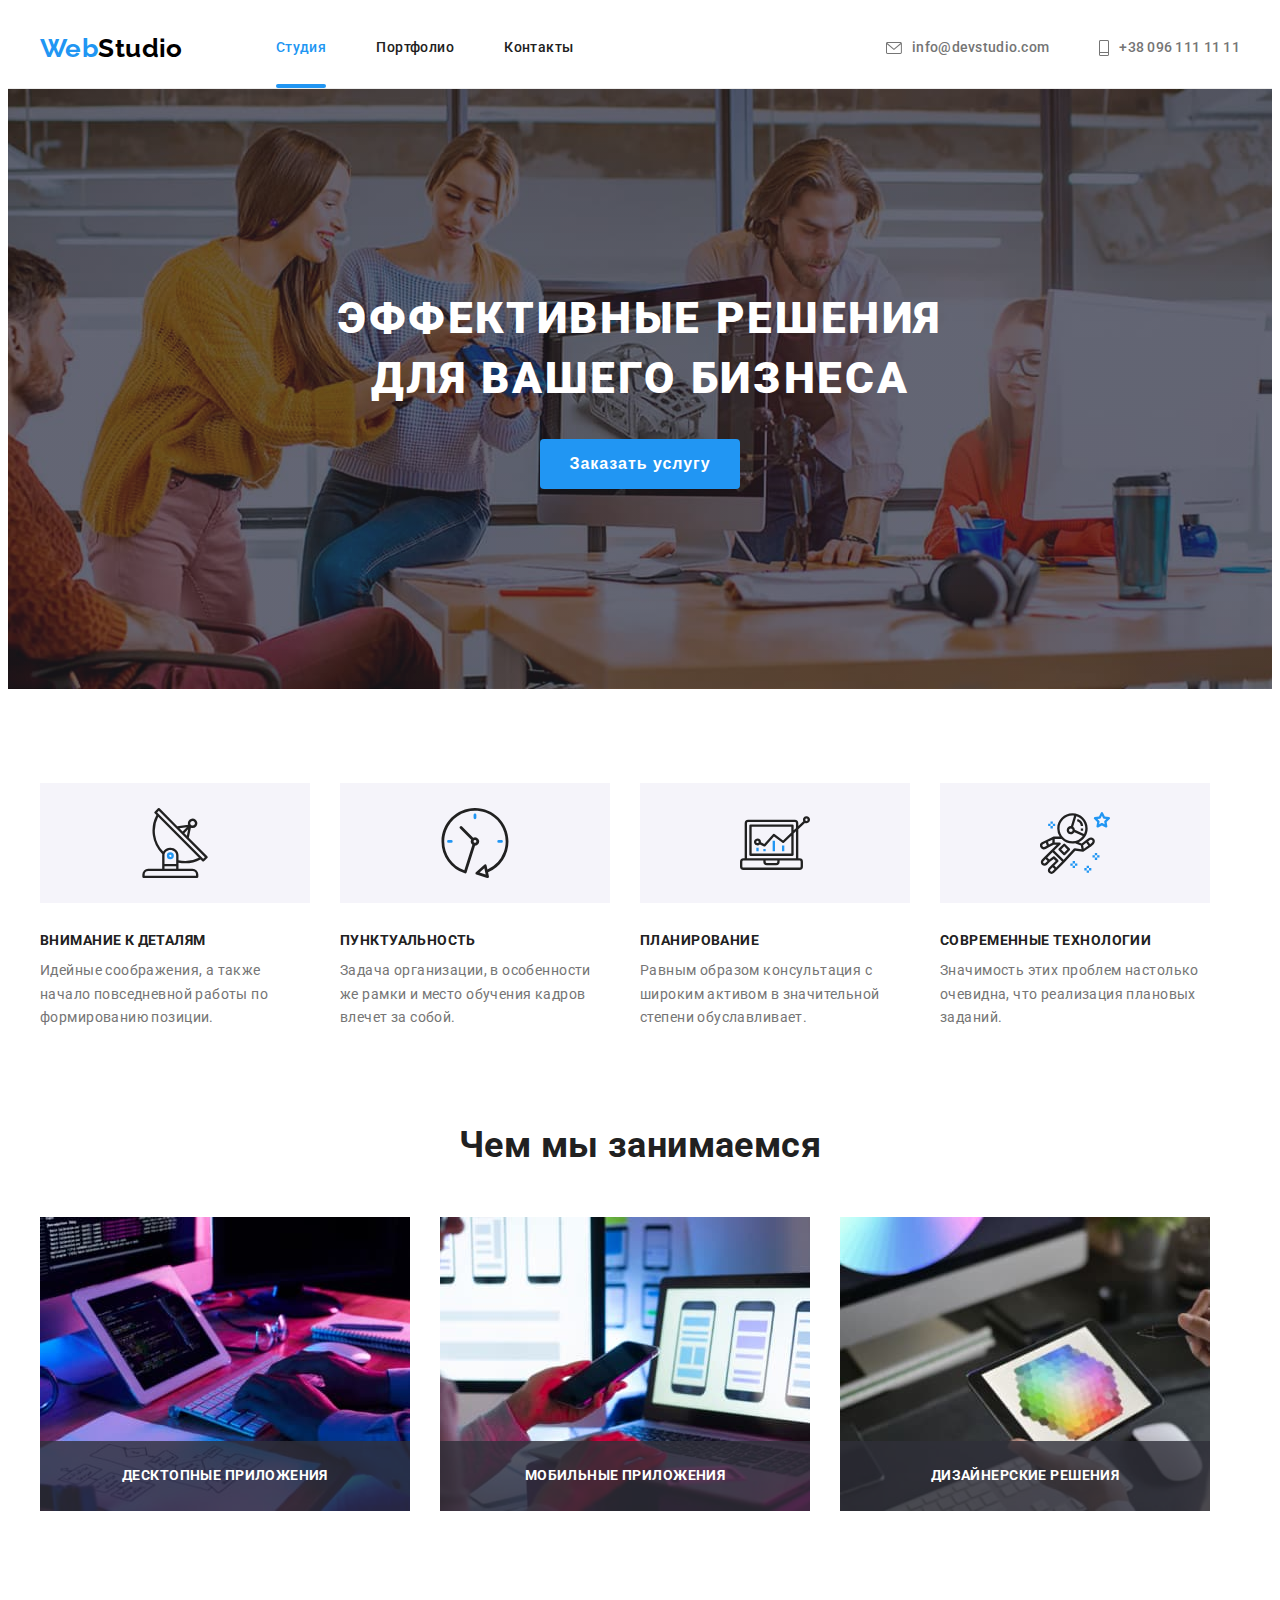
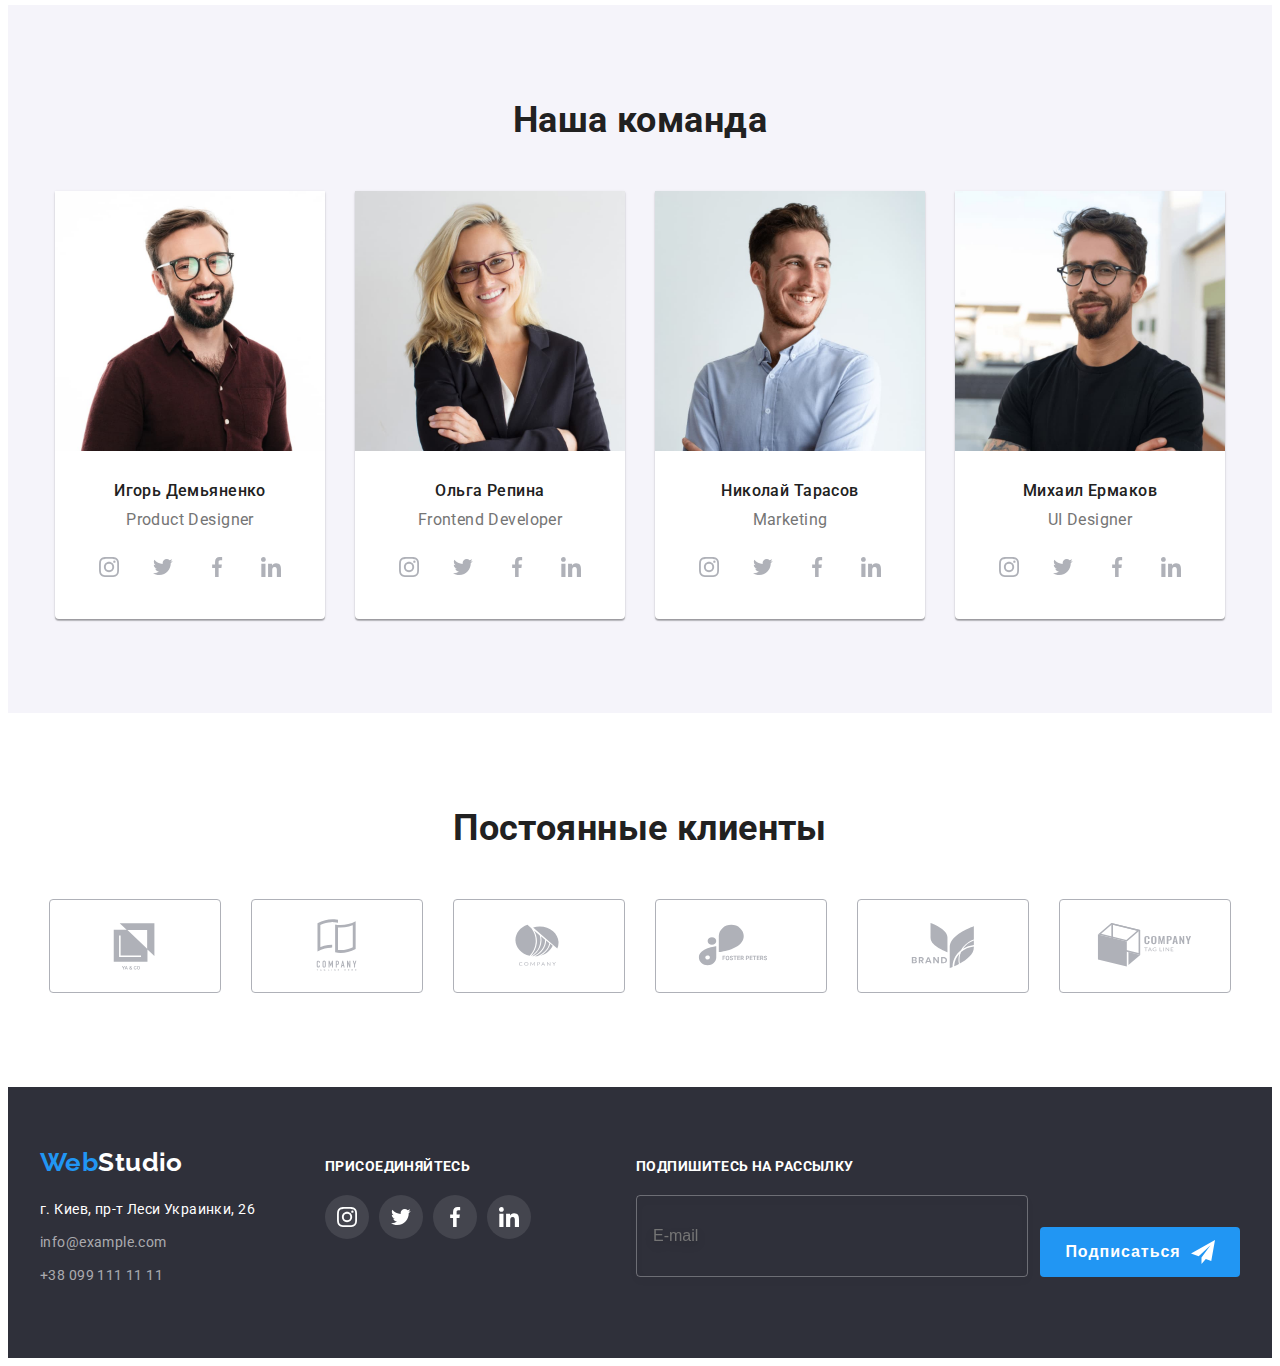
==== index.html @ b2d22891 "studio BEM" ====
<!DOCTYPE html>
<html lang="ru">
  <head>
    <meta charset="UTF-8" />
    <meta http-equiv="X-UA-Compatible" content="IE=edge" />
    <meta name="viewport" content="width=device-width, initial-scale=1.0" />
    <title>Студия</title>
    <link
      rel="stylesheet"
      href="https://cdnjs.cloudflare.com/ajax/libs/modern-normalize/1.1.0/modern-normalize.min.css"
      integrity="sha512-wpPYUAdjBVSE4KJnH1VR1HeZfpl1ub8YT/NKx4PuQ5NmX2tKuGu6U/JRp5y+Y8XG2tV+wKQpNHVUX03MfMFn9Q=="
      crossorigin="anonymous"
      referrerpolicy="no-referrer"
    />
    <link rel="preconnect" href="https://fonts.googleapis.com" />
    <link rel="preconnect" href="https://fonts.gstatic.com" crossorigin />
    <link
      href="https://fonts.googleapis.com/css2?family=Raleway:wght@700&family=Roboto:wght@400;500;700;900&display=swap"
      rel="stylesheet"
    />
    <link rel="stylesheet" href="./css/styles.css" />
  </head>

  <body>
    <!--Шапка-->
    <header class="header">
      <div class="header__container container">
        <nav class="nav">
          <a class="logo link" href="./index.html" lang="en">
            Web<span class="logo__txt--black">Studio</span>
          </a>
          <ul class="pages list">
            <li><a class="pages__link link pages__link--curent" href="./index.html">Студия</a></li>
            <li><a class="pages__link link" href="./portfolio.html">Портфолио</a></li>
            <li><a class="pages__link link" href="">Контакты</a></li>
          </ul>
        </nav>
        <ul class="info list">
          <li class="contact">
            <a class="contact__link link" href="mailto:info@devstudio.com">
              <svg class="contact__icon" width="16px" height="12px">
                <use href="./images/symbol-defs.svg#icon-envelope"></use></svg
              >info@devstudio.com</a
            >
          </li>
          <li class="contact">
            <a class="contact__link link" href="tel:+380961111111">
              <svg class="contact__icon" width="10px" height="16px">
                <use href="./images/symbol-defs.svg#icon-vector"></use></svg
              >+38 096 111 11 11</a
            >
          </li>
        </ul>
      </div>
    </header>
    <main>
      <!--Заголовок-->
      <section class="hero">
        <div class="hero__container container">
          <div class="slogan">
            <h1 class="slogan__title">Эффективные решения для вашего бизнеса</h1>
            <button data-modal-open class="button" type="button">Заказать услугу</button>
          </div>

          <div data-modal class="backdrop backdrop--is-hidden">
            <div class="modal">
              <button data-modal-close class="modal__close" type="button">
                <svg class="" width="11px" height="11px">
                  <use href="./images/symbol-defs.svg#icon-close"></use>
                </svg>
              </button>
              <strong class="modal__txt">Оставьте свои данные, мы вам перезвоним</strong>
              <form class="modal__form">
                <label class="data"
                  >Имя
                  <span class="input">
                    <svg class="input__icon" width="18px" height="18px">
                      <use href="./images/symbol-defs.svg#icon-person"></use>
                    </svg>
                    <input class="input__area" type="text" name="name" />
                  </span>
                </label>

                <label class="data"
                  >Телефон
                  <span class="input">
                    <svg class="input__icon" width="18px" height="18px">
                      <use href="./images/symbol-defs.svg#icon-phone"></use>
                    </svg>
                    <input class="input__area" type="tel" name="tel" />
                  </span>
                </label>

                <label class="data"
                  >Почта
                  <span class="input">
                    <svg class="input__icon" width="18px" height="18px">
                      <use href="./images/symbol-defs.svg#icon-email"></use>
                    </svg>
                    <input class="input__area" type="email" name="mail" />
                  </span>
                </label>

                <label
                  >Комментарий
                  <textarea class="textaria" name="comment" placeholder="Введите текст"></textarea>
                </label>

                <div class="policy">
                  <input class="policy__hidden" type="checkbox" name="policy" id="policy" />
                  <span class="policy__icon"></span>
                  <label class="policy__txt" for="policy">
                    Соглашаюсь с рассылкой и принимаю
                    <a class="policy__link" href="">Условия договора</a>
                  </label>
                </div>

                <button class="button button--shadow" type="submit">Отправить</button>
              </form>
            </div>
          </div>
        </div>
      </section>
      <!--Особенности-->
      <section class="characteristic section">
        <div class="container">
          <h2 class="hidden">Особенности</h2>
          <ul class="characteristic__list list">
            <li class="benefits">
              <div class="benefits__icon">
                <svg class="" width="70" height="70">
                  <use href="./images/symbol-defs.svg#icon-antenna"></use>
                </svg>
              </div>

              <h3 class="benefits__title">Внимание к деталям</h3>
              <p>
                Идейные соображения, а также начало повседневной работы по формированию позиции.
              </p>
            </li>
            <li class="benefits">
              <div class="benefits__icon">
                <svg class="" width="70" height="70">
                  <use href="./images/symbol-defs.svg#icon-clock"></use>
                </svg>
              </div>

              <h3 class="benefits__title">Пунктуальность</h3>
              <p>
                Задача организации, в особенности же рамки и место обучения кадров влечет за собой.
              </p>
            </li>
            <li class="benefits">
              <div class="benefits__icon">
                <svg class="" width="70" height="70">
                  <use href="./images/symbol-defs.svg#icon-diagram"></use>
                </svg>
              </div>
              <h3 class="benefits__title">Планирование</h3>
              <p>
                Равным образом консультация с широким активом в значительной степени обуславливает.
              </p>
            </li>
            <li class="benefits">
              <div class="benefits__icon">
                <svg class="" width="70" height="70">
                  <use href="./images/symbol-defs.svg#icon-astronaut"></use>
                </svg>
              </div>
              <h3 class="benefits__title">Современные технологии</h3>
              <p>Значимость этих проблем настолько очевидна, что реализация плановых заданий.</p>
            </li>
          </ul>
        </div>
      </section>
      <!--Что делают-->
      <section class="work section">
        <div class="container">
          <h2 class="section__title">Чем мы занимаемся</h2>
          <ul class="thing list">
            <li class="thing__item">
              <img src="./images/box_1.jpg" alt="Поиск решения" width="370" />
              <p class="thing__item--desc">Десктопные приложения</p>
            </li>
            <li class="thing__item">
              <img src="./images/box_2.jpg" alt="Планирование" width="370" />
              <p class="thing__item--desc">Мобильные приложения</p>
            </li>
            <li class="thing__item">
              <img src="./images/box_3.jpg" alt="Реализация проекта" width="370" />
              <p class="thing__item--desc">Дизайнерские решения</p>
            </li>
          </ul>
        </div>
      </section>
      <!--Команда-->
      <section class="team section">
        <div class="container">
          <h2 class="section__title">Наша команда</h2>
          <ul class="team__list list">
            <li class="person">
              <img src="./images/img.jpg" alt="Фото Игоря Демьяненко" width="270" />
              <h3 class="person__name">Игорь Демьяненко</h3>
              <p class="person__position" lang="en">Product Designer</p>
              <ul class="massenger list">
                <li class="social">
                  <a class="social__item social__item--white link" aria-label="инстаграм" href="">
                    <svg class="" width="20px" height="20px">
                      <use href="./images/symbol-defs.svg#icon-instagram"></use></svg
                  ></a>
                </li>
                <li class="social">
                  <a class="social__item social__item--white link" aria-label="твиттер" href="">
                    <svg class="" width="20px" height="20px">
                      <use href="./images/symbol-defs.svg#icon-twitter"></use></svg
                  ></a>
                </li>
                <li class="social">
                  <a class="social__item social__item--white link" aria-label="фейсбук" href="">
                    <svg class="" width="20px" height="20px">
                      <use href="./images/symbol-defs.svg#icon-facebook"></use></svg
                  ></a>
                </li>
                <li class="social">
                  <a class="social__item social__item--white link" aria-label="линкедин" href="">
                    <svg class="" width="20px" height="20px">
                      <use href="./images/symbol-defs.svg#icon-linkedin"></use></svg
                  ></a>
                </li>
              </ul>
            </li>

            <li class="person">
              <img src="./images/img-1.jpg" alt="Фото Ольги Репиной" width="270" />
              <h3 class="person__name">Ольга Репина</h3>
              <p class="person__position" lang="en">Frontend Developer</p>
              <ul class="massenger list">
                <li class="social">
                  <a class="social__item social__item--white link" aria-label="инстаграм" href="">
                    <svg class="" width="20px" height="20px">
                      <use href="./images/symbol-defs.svg#icon-instagram"></use></svg
                  ></a>
                </li>
                <li class="social">
                  <a class="social__item social__item--white link" aria-label="твиттер" href="">
                    <svg class="" width="20px" height="20px">
                      <use href="./images/symbol-defs.svg#icon-twitter"></use></svg
                  ></a>
                </li>
                <li class="social">
                  <a class="social__item social__item--white link" aria-label="фейсбук" href="">
                    <svg class="" width="20px" height="20px">
                      <use href="./images/symbol-defs.svg#icon-facebook"></use></svg
                  ></a>
                </li>
                <li class="social">
                  <a class="social__item social__item--white link" aria-label="линкедин" href="">
                    <svg class="" width="20px" height="20px">
                      <use href="./images/symbol-defs.svg#icon-linkedin"></use></svg
                  ></a>
                </li>
              </ul>
            </li>

            <li class="person">
              <img src="./images/img-2.jpg" alt="Фото Николая Тарасова" width="270" />
              <h3 class="person__name">Николай Тарасов</h3>
              <p class="person__position" lang="en">Marketing</p>
              <ul class="massenger list">
                <li class="social">
                  <a class="social__item social__item--white link" aria-label="инстаграм" href="">
                    <svg class="" width="20px" height="20px">
                      <use href="./images/symbol-defs.svg#icon-instagram"></use></svg
                  ></a>
                </li>
                <li class="social">
                  <a class="social__item social__item--white link" aria-label="твиттер" href="">
                    <svg class="" width="20px" height="20px">
                      <use href="./images/symbol-defs.svg#icon-twitter"></use></svg
                  ></a>
                </li>
                <li class="social">
                  <a class="social__item social__item--white link" aria-label="фейсбук" href="">
                    <svg class="" width="20px" height="20px">
                      <use href="./images/symbol-defs.svg#icon-facebook"></use></svg
                  ></a>
                </li>
                <li class="social">
                  <a class="social__item social__item--white link" aria-label="линкедин" href="">
                    <svg class="" width="20px" height="20px">
                      <use href="./images/symbol-defs.svg#icon-linkedin"></use></svg
                  ></a>
                </li>
              </ul>
            </li>

            <li class="person">
              <img src="./images/img-3.jpg" alt="Фото Михаила Ермакова" width="270" />
              <h3 class="person__name">Михаил Ермаков</h3>
              <p class="person__position" lang="en">UI Designer</p>
              <ul class="massenger list">
                <li class="social">
                  <a class="social__item social__item--white link" aria-label="инстаграм" href="">
                    <svg class="" width="20px" height="20px">
                      <use href="./images/symbol-defs.svg#icon-instagram"></use></svg
                  ></a>
                </li>
                <li class="social">
                  <a class="social__item social__item--white link" aria-label="твиттер" href="">
                    <svg class="" width="20px" height="20px">
                      <use href="./images/symbol-defs.svg#icon-twitter"></use></svg
                  ></a>
                </li>
                <li class="social">
                  <a class="social__item social__item--white link" aria-label="фейсбук" href="">
                    <svg class="" width="20px" height="20px">
                      <use href="./images/symbol-defs.svg#icon-facebook"></use></svg
                  ></a>
                </li>
                <li class="social">
                  <a class="social__item social__item--white link" aria-label="линкедин" href="">
                    <svg class="" width="20px" height="20px">
                      <use href="./images/symbol-defs.svg#icon-linkedin"></use></svg
                  ></a>
                </li>
              </ul>
            </li>
          </ul>
        </div>
      </section>
      <!--Постоянные клиенты-->
      <section class="klients section">
        <div class="container">
          <h2 class="section__title">Постоянные клиенты</h2>
          <ul class="klients__list list">
            <li class="label">
              <a class="label__icon link" aria-label="" href="">
                <svg class="" width="106px" height="60px">
                  <use href="./images/symbol-defs.svg#icon-logo"></use></svg
              ></a>
            </li>
            <li class="label">
              <a class="label__icon link" aria-label="" href="">
                <svg class="" width="106px" height="60px">
                  <use href="./images/symbol-defs.svg#icon-logo-1"></use></svg
              ></a>
            </li>
            <li class="label">
              <a class="label__icon link" aria-label="" href="">
                <svg class="" width="106px" height="60px">
                  <use href="./images/symbol-defs.svg#icon-logo-2"></use></svg
              ></a>
            </li>
            <li class="label">
              <a class="label__icon link" aria-label="" href="">
                <svg class="" width="106px" height="60px">
                  <use href="./images/symbol-defs.svg#icon-logo-3"></use></svg
              ></a>
            </li>
            <li class="label">
              <a class="label__icon link" aria-label="" href="">
                <svg class="" width="106px" height="60px">
                  <use href="./images/symbol-defs.svg#icon-logo-4"></use></svg
              ></a>
            </li>
            <li class="label">
              <a class="label__icon link" aria-label="" href="">
                <svg class="" width="106px" height="60px">
                  <use href="./images/symbol-defs.svg#icon-logo-5"></use></svg
              ></a>
            </li>
          </ul>
        </div>
      </section>
    </main>
    <!--Подвал-->
    <footer class="footer">
      <div class="footer__container container">
        <div class="data">
          <a class="logo link" href="./index.html" lang="en">
            Web<span class="logo__txt--white">Studio</span>
          </a>
          <address>
            <ul class="connection list">
              <li class="communication">
                <a class="communication__address link" href=""> г. Киев, пр-т Леси Украинки, 26</a>
              </li>
              <li class="communication">
                <a class="communication__contact link" href="mailto:info@example.com"
                  >info@example.com</a
                >
              </li>
              <li class="communication">
                <a class="communication__contact link" href="tel:+380991111111"
                  >+38 099 111 11 11</a
                >
              </li>
            </ul>
          </address>
        </div>
        <div class="join">
          <p class="footer__title">Присоединяйтесь</p>
          <ul class="massenger list">
            <li class="social">
              <a class="social__item social__item--grey link" aria-label="инстаграм" href="">
                <svg class="" width="20px" height="20px">
                  <use href="./images/symbol-defs.svg#icon-instagram"></use></svg
              ></a>
            </li>
            <li class="social">
              <a class="social__item social__item--grey link" aria-label="твиттер" href="">
                <svg class="" width="20px" height="20px">
                  <use href="./images/symbol-defs.svg#icon-twitter"></use></svg
              ></a>
            </li>
            <li class="social">
              <a class="social__item social__item--grey link" aria-label="фейсбук" href="">
                <svg class="" width="20px" height="20px">
                  <use href="./images/symbol-defs.svg#icon-facebook"></use></svg
              ></a>
            </li>
            <li class="social">
              <a class="social__item social__item--grey link" aria-label="линкедин" href="">
                <svg class="" width="20px" height="20px">
                  <use href="./images/symbol-defs.svg#icon-linkedin"></use></svg
              ></a>
            </li>
          </ul>
        </div>
        <form class="email">
          <div class="email__col">
            <label class="footer__title" for="email"> Подпишитесь на рассылку</label>
            <input
              class="email__input"
              placeholder="E-mail"
              type="email"
              id="email"
              name="email"
              required
            />
          </div>

          <button class="button button--img" type="submit">Подписаться</button>
        </form>
      </div>
    </footer>
    <script src="./js/modal.js"></script>
  </body>
</html>
---- css/styles.css ----
:root {
    --accent-color: #2196F3;
    --black:#000000;
    --white:#FFFFFF;
    --header-and-item: #212121;
    --adress-footer: #FFFFFF99;
    --black-fon: #2F303A;
    --gray-fon: #F5F4FA;
    --main: #757575;
    --hero-button: #188ce8;
    --border-header:#ECECEC;
    --border-cards:#EEEEEE;
    --shadow:rgba(0, 0, 0, 0.25);
    --bg-hero:#C4C4C4;
    --grad: rgba(47, 48, 58, 0.4);
    --massanger: #afb1b8;
    --backdrop:rgba(0, 0, 0, 0.2);
    --email: rgba(255, 255, 255, 0.6);
}

body {
font-family: Roboto, sans-serif ;
color: var(--main);
background-color: var(--white);
font-weight: 400;
font-size: 14px;
line-height: 1.71;
letter-spacing: 0.03em;
}

.container {
    width: 1200px;
    padding: 0 15px;
    margin-left: auto;
    margin-right: auto;
}

.section{
    padding: 94px 0;
}

h1, h2, h3, h4, p, li, ul, a {
    margin: 0;
    padding: 0;
}

img {
    display: block;
    max-width: 100%;
    height: auto;
}

.list {
    list-style-type: none;
}

.link {
    text-decoration: none;
    color: currentColor;

    transition: color 250ms cubic-bezier(0.4, 0, 0.2, 1);
}

/*Шапка*/
.header__container,
.nav,
.pages,
.contacts .list,
.contact__link {
    display: flex;
    align-items: center;
}

.header {
    border-bottom: 1px solid var(--border-header);
}

.header__container{
height: 80px;
}


.logo {
    display: block;
    font-family: Raleway, sans-serif;
    font-weight:700;
    font-size: 26px;
    line-height: 1.19;    
    color: var(--accent-color);
 }

.logo__txt--black {
    color: var(--black);
}

.pages {
    margin-left: 93px;
}

.pages__link{
    font-weight:500;
    font-size:14px;
    line-height: 0.88;
    color: var(--header-and-item);
    padding: 32px 0;
}

.info {
    display: flex;
    margin-left: auto;
}

.contact__link {
    font-weight:500;
    font-size:14px;
    line-height:1.14;
    letter-spacing: 0.02em;
    color: var(--main);
    padding: 20px 0;
}


.pages li:not(:last-child),
.contacts li:not(:last-child),
.contact:not(:last-child) {
    margin-right: 50px;
}

.contact__icon{
    fill:currentColor;
    margin-right: 10px;
}

.link:hover,
.link:focus,
.link:active{
    color: var(--accent-color);
}


.pages__link--curent {
    color: var(--accent-color) ;
    position: relative;
}

.pages__link--curent::after{
    content: '';
    height: 4px;
    background:var(--accent-color);
    border-radius: 2px;
    top: 100%;
    left: 0;
    width: 100%;
    position: absolute;
    transform: translate(0, -3px);
}

/*Студия*/

/*Герой*/

.hero {
    background-color: var(--black-fon);
    line-height: 1.36;
    letter-spacing: 0.06em;
    background-color: var(--bg-hero);
    background-image: linear-gradient(var(--grad),var(--grad) ), url(../images/hero.jpg);
    background-repeat: no-repeat;
    background-position: center;
    max-width: 1600px;
    margin: 0 auto;
}

.hero__container {
    padding: 200px 0;
}

.slogan {
    text-align: center;
}

.slogan__title {
    margin: auto;
    margin-bottom: 30px;
    font-weight: 900;
    font-size: 44px;
    width: 696px;
    color: var(--white);
    letter-spacing: 0.06em;
    line-height: 1.36;
    text-transform: uppercase;
}

.button {
    display: flex;
    align-items: center;
    justify-content: center;
    margin-left: auto;
    margin-right: auto;

    transition: background-color 250ms cubic-bezier(0.4, 0, 0.2, 1);

    width: 200px;
    height: 50px;
    padding: 0;
    border: 2px transparent;
    border-radius: 4px;

    text-align: center; 
    color: var(--white);
    background-color: var(--accent-color);
    font-weight: 700;
    font-size: 16px;
    line-height: 1.88;
    letter-spacing: 0.06em;
    cursor: pointer;
}

.button:active,
.button:hover,
.button:focus {
    background-color: var(--hero-button);
}

/* Модалка */

.backdrop {
    z-index: 100;
    position: fixed;
    top: 0;
    left: 0;
    width: 100%;
    height: 100%;
    background-color: var(--backdrop);

    opacity: 1;
    visibility: visible;
    transition: opacity 250ms cubic-bezier(0.4, 0, 0.2, 1),
    visibility 250ms cubic-bezier(0.4, 0, 0.2, 1),
    transform 250ms cubic-bezier(0.4, 0, 0.2, 1);
}

.backdrop--is-hidden {
    transform: rotateZ(0.5turn);
    visibility: hidden;
    opacity: 0;
    pointer-events: none;
}

.modal{
    transform: translate(-50%, -50%) scale(1.1);
}

.modal{
position: absolute;
top: 50%;
left: 50%;
transform: translate(-50%, -50%) scale(1);
transition: transform 250ms cubic-bezier(0.4, 0, 0.2, 1);
padding: 40px;

background-color: var(--white);
box-shadow: 0px 1px 3px rgba(0, 0, 0, 0.12),
0px 1px 1px rgba(0, 0, 0, 0.14),
0px 2px 1px rgba(0, 0, 0, 0.2);
border-radius: 4px;
}

.modal__close {
    position: absolute;
    transition: fill 250ms cubic-bezier(0.4, 0, 0.2, 1);

    top: 8px;
    right: 8px;

    display: flex;
    align-items: center;
    justify-content: center;


    width: 30px;
    height: 30px;
    background-color: transparent;
    border-radius: 50%;
    border: 1px solid rgba(0, 0, 0, 0.1);
    cursor: pointer;
}

.modal__txt {
    display: block;
    color: var(--header-and-item);
    font-size: 20px;
    line-height: 1.15;
    text-align: center;
    margin-bottom: 12px;

}

.modal__form{
    display: flex;
    flex-direction: column;


    font-size: 12px;
    line-height: 1.17;
    letter-spacing: 0.01em;
}

.data{
    margin-bottom: 10px;
}

.input {
    transition: fill 250ms cubic-bezier(0.4, 0, 0.2, 1);
    position: relative;
    display: block;
    cursor: pointer;
    margin-top: 4px;
}

.input__icon {
    position: absolute;
    top: 50%;
    left: 12px;
    transform: translate(0, -50%);
}

.input__area{
    transition: border-color 250ms cubic-bezier(0.4, 0, 0.2, 1);
    display: block;
    width: 100%;
    height: 40px;
    padding: 12px 0 12px 42px;
    border: 1px solid rgba(33, 33, 33, 0.2);
    border-radius: 4px;
    outline: transparent;
    cursor: pointer;
}

.input__area:focus{
    border-color: var(--accent-color);
}



.input:focus-within,
.modal__close:focus,
.modal__close:hover,
.modal__close:active{
    fill: var(--accent-color);
}



.textaria {
    transition: border-color 250ms cubic-bezier(0.4, 0, 0.2, 1), font-size 250ms cubic-bezier(0.4, 0, 0.2, 1), ine-height 250ms cubic-bezier(0.4, 0, 0.2, 1) ;
    display: block;
    width: 100%;
    height: 120px;
    padding: 12px 16px;
    resize: none;
    border: 1px solid rgba(33, 33, 33, 0.2);
    border-radius: 4px;
    outline: transparent;
    cursor: pointer;
    margin-top: 4px;
}

.textaria:focus{
    border-color: var(--accent-color);
    font-size: 14px;
    line-height: 1.14;
}

.policy{
    display: flex;
    align-items: center;
    margin: 20px 0 30px 0;
    font-size: 14px;
    line-height: 1.71;  
    letter-spacing: 0.03em;

    margin-left: auto;
    margin-right: auto;
}

.policy__icon{
    display: inline-block;
    width: 16px;
    height: 15px;
    border: 2px solid var(--header-and-item);
    border-radius: 2px;
    transition-property: background-image, background-color;
    transition-duration: 250ms;
    transition-timing-function: cubic-bezier(0.4, 0, 0.2, 1);
}

.policy__hidden:checked + .policy__icon{

    background-image: url(../images/icon-check.svg);
    background-color: var(--accent-color);
    background-size: contain;
    background-origin: border-box;
    border-color: transparent;
}

.policy__txt {
    margin-left: 7px;
}

.policy__link{
    color: var(--accent-color);
}

.button--shadow{
    box-shadow: 0px 1px 3px rgba(0, 0, 0, 0.12), 0px 1px 1px rgba(0, 0, 0, 0.14), 0px 2px 1px rgba(0, 0, 0, 0.2);
}


/*Особенности*/

.hidden,
.policy__hidden {
    position: absolute;
    width: 1px;
    height: 1px;
    margin: -1px;
    border: 0;
    padding: 0;
    white-space: nowrap;
    clip-path: inset(100%);
    clip: rect(0 0 0 0);
    overflow: hidden;
}

.characteristic,
.characteristic__list,
.benefits{
    display: flex;
    flex-wrap: wrap;
}

.benefits {
    width: 270px;
}

.benefits:not(:nth-child(n+4)) {
    margin-right: 30px;
}

.benefits__icon {
    display: flex;
    justify-content: center;
    align-items: center;
    background-color: var(--gray-fon);
    width: 270px;
    height: 120px;
    margin-bottom: 30px; 
}

.benefits__title {
    margin-bottom: 10px;
    color: var(--header-and-item);
    font-size: 14px;
    line-height: 1.14;
    text-transform: uppercase;
}

/*Оглавление секций*/
.section__title {
    margin-bottom: 50px;

    color: var(--header-and-item);
    font-size: 36px;
    line-height: 1.17;
    text-align: center;
}

/*Чем мы занимаемся*/
.work {
    padding-top: 0;
}

.thing {
    display: flex;
    flex-wrap: wrap;
}

.thing__item:not(:nth-child(n+3)) {
    margin-right: 30px;
}

.thing__item{
    position: relative;
    z-index: 10;
}

.thing__item--desc {
    position: absolute;
    bottom: 0;
    left: 0;

    display: flex;
    align-items: center;
    justify-content: center;

    width: 370px;
    height: 70px;
    
    font-weight: 700;
    line-height: 1.14;
    text-transform: uppercase;
    color: var(--white);
    background: rgba(47, 48, 58, 0.8);  
}

/*Наша команда*/
.team {
    background-color: var(--gray-fon);
}

.team__list,
.massenger {
    display: flex;
    flex-wrap: wrap;
    justify-content:center;
}

.person:not(:nth-child(n+4)) {
    margin-right: 30px;
}
.person{
    width: 270px;
    background-color: var(--white);
    box-shadow: 0px 1px 3px rgba(0, 0, 0, 0.12), 0px 1px 1px rgba(0, 0, 0, 0.14), 0px 2px 1px rgba(0, 0, 0, 0.2);
    border-radius: 0px 0px 4px 4px;
    padding-bottom: 30px;
}

.person__name {
    margin: 30px 0 10px 0;
    color: var(--header-and-item);
    font-weight: 500;
    font-size: 16px;
    line-height: 1.19;
    text-align: center;
}

.person__position {
    font-size: 16px;
    line-height: 1.19;
    text-align: center;
    margin-bottom: 16px;
}

.social:not(:last-child) {
    margin-right: 10px;
}

.social__item{
    transition: background-color 250ms cubic-bezier(0.4, 0, 0.2, 1),
    fill 250ms cubic-bezier(0.4, 0, 0.2, 1);
    width: 100%;
    height: 100%;
    display: flex;
    align-items: center;
    justify-content: center;
    width: 44px;
    height: 44px;
    border-radius: 50%;
    cursor: pointer;
}

.social__item--white {
    fill: var(--massanger);
}

.social__item:active,
.social__item:hover,
.social__item:focus {
    background-color: var(--accent-color);
    fill: var(--white);
}

/*Постоянные клиенты*/
.klients__list{
    display: flex;
    justify-content: center;
}

.label:not(:last-child) {
    margin-right: 30px;
}

.label__icon {
    transition: border 250ms cubic-bezier(0.4, 0, 0.2, 1),
    fill 250ms cubic-bezier(0.4, 0, 0.2, 1);

    display: flex;
    justify-content: center;
    align-items: center;
    width: 170px;
    height: 92px;
    border: 1px solid var(--massanger);
    border-radius: 4px;
    fill: var(--massanger);
    cursor: pointer;
}

.label__icon:active,
.label__icon:hover,
.label__icon:focus {
    border: 1px solid var(--accent-color);
    fill: var(--accent-color);
}


/*Подвал*/
.footer {
    background-color: var(--black-fon);
    padding: 60px 0;
}

.footer__container {
    display: flex;
    align-items: baseline;
}

.data{
margin-right: 70px;
}


.logo__txt--white {
    color: var(--white);
}

.connection {
    margin-top: 20px;
}

.communication:not(:last-child) {
    margin-bottom: 9px;
}

.communication__address{
    color: var(--white);
    font-style: normal;
    padding: 4px 0;
}

.communication__contact {
    color: var(--adress-footer);
    font-style: normal;
    padding: 4px 0;
}


.footer__title{
line-height:1.14;
text-transform: uppercase;
color: var(--white);
margin-bottom: 20px;
font-weight: 700;
}

.social__item--grey{
    fill: var(--white);
    background-color: rgba(255, 255, 255, 0.1);
}

.email {
    margin-left: auto;
    display: flex;
    align-items: flex-end;
}

.email__col {
    display: flex;
    flex-direction: column;
}

.email__input {
    width: 358px;
    height: 50px;
    border: 1px solid rgba(255, 255, 255, 0.3);
    filter: drop-shadow(0px 4px 4px rgba(0, 0, 0, 0.15));
    border-radius: 4px;
    color: transparent;
    padding: 15px 16px;
    font-size: 16px;
    line-height: 1.25;
    color: var(--email);
    background-color: transparent;
    margin-right: 12px;
}


.button--img::after {
    content: "";
    width: 24px;
    height: 24px;
    margin-left: 10px;
    background-image: url("../images/icon-send.svg");
    background-size: contein;
}

/*Портфолио*/
.portfolio .button {
    display: flex;
    justify-content: center;
    margin-bottom: 50px;
}

.btn-grey:last-child {
margin-right: 8px;
}

.btn-grey {
    transition: color 250ms cubic-bezier(0.4, 0, 0.2, 1),
    background-color 250ms cubic-bezier(0.4, 0, 0.2, 1),
    box-shadow 250ms cubic-bezier(0.4, 0, 0.2, 1);

    padding: 6px 22px;
    border-radius: 4px;
    border: 2px transparent;
    text-align: center;
    cursor: pointer;
    color: var(--header-and-item);
    background-color: var(--gray-fon);
    font-weight: 500;
    font-size: 16px;
    line-height: 1.63;
    letter-spacing: 0.03em;
}

.btn-grey:hover,
.btn-grey:focus,
.btn-grey:active {      
    color: var(--white);
    background-color: var(--accent-color);
    box-shadow: 0px 3px 1px rgba(0, 0, 0, 0.1), 0px 1px 2px rgba(0, 0, 0, 0.08), 0px 2px 2px rgba(0, 0, 0, 0.12);
}

.portfolio-cards{
        display: flex;
        flex-wrap: wrap;
}

.portfolio-item {
    margin-right: 30px;
    height: calc((100% - 60px) / 3);
    margin-bottom: 30px;
    width: 370px;
}

.portfolio-item>a {
    display: block;
}

.portfolio-item:nth-last-of-type(-n+3){
    margin-bottom: 0;
}

.portfolio-item:nth-child(3n){
    margin-right: 0;
}

.portfolio-block {
    position: relative;
    overflow: hidden;
}

.paragraph-card {
    position: absolute;
    top: 0;
    left: 0;
    transform: translateY(100%);
    transition: transform 250ms cubic-bezier(0.4, 0, 0.2, 1);

    padding: 63px 24px;

    width: 100%;
    height: 100%;
    

    font-size: 18px;
    line-height: 1.56;    
    color: var(--white);
    background-color: rgba(33, 150, 243, 0.9);;
}

.card-link:hover .paragraph-card,
.card-link:focus .paragraph-card {
    transform: translateY(0);
}

.border-cards {
    border-bottom: 1px solid var(--border-cards);
    border-right: 1px solid var(--border-cards);
    border-left: 1px solid var(--border-cards);
    padding: 20px 24px;
}

.title-cards {
    color: var(--header-and-item);
    font-size: 18px;
    line-height: 2;
    letter-spacing: 0.06em;
        margin-bottom: 4px;
}

.point {
    font-size: 16px;
    line-height: 1.88;
    color: currentColor;
}

.portfolio .link{
color: currentColor;
}

.portfolio-item>a{
    box-shadow: 0;
    transition: box-shadow 250ms cubic-bezier(0.4, 0, 0.2, 1);
}

.portfolio-item>a:hover,
.portfolio-item>a:focus {
    box-shadow: 0px 4px 4px rgba(0, 0, 0, 0.25);
}
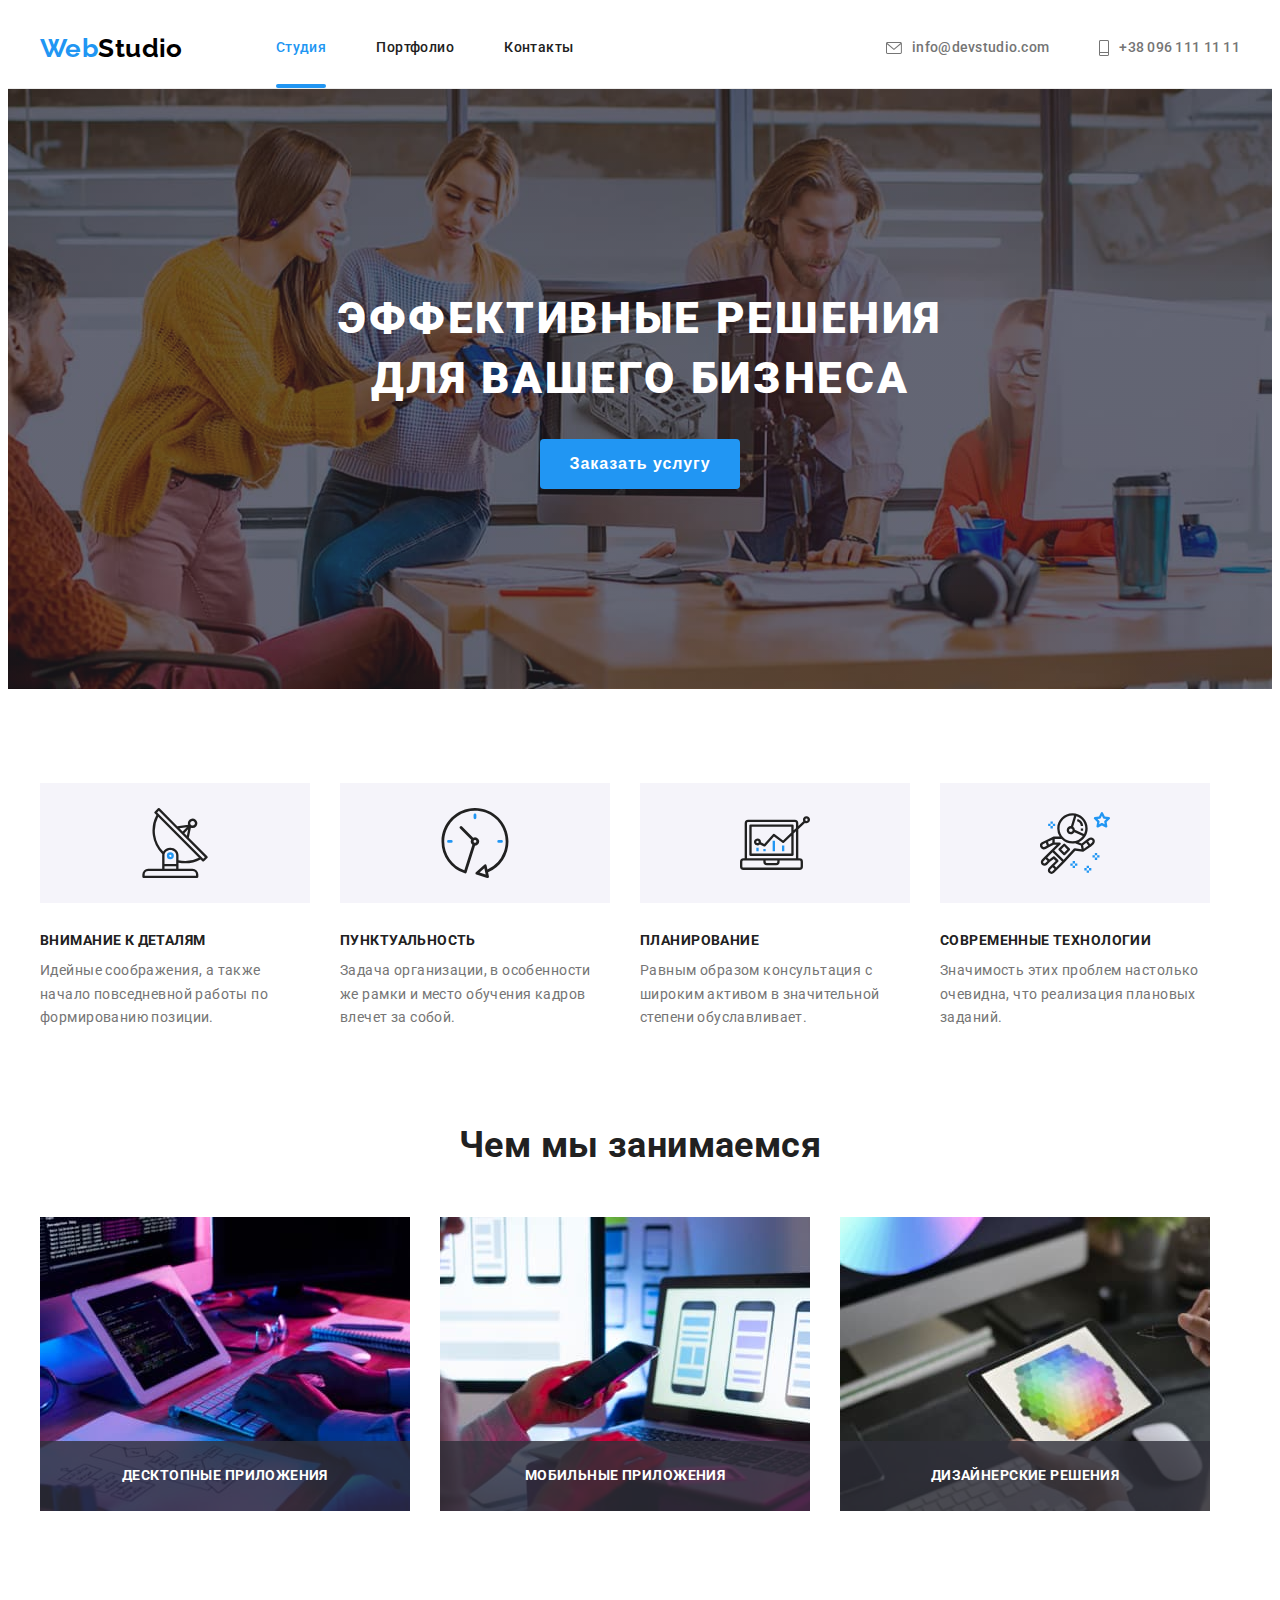
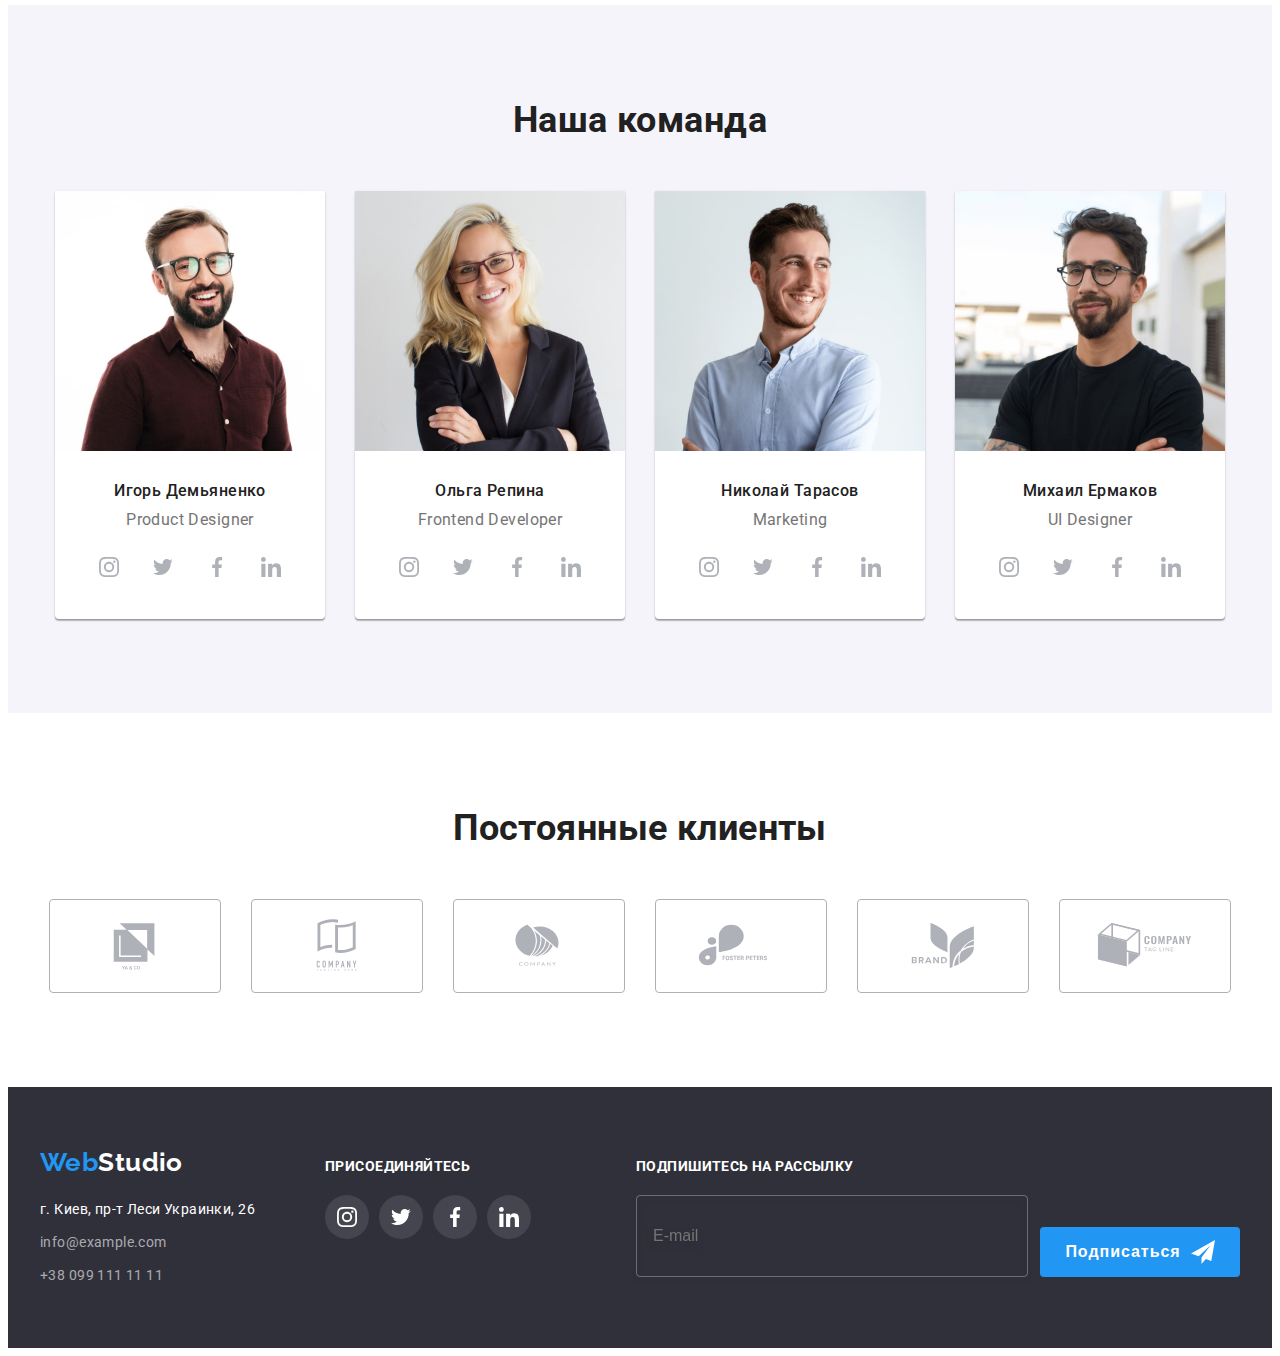
==== commit 43145c10: "rename style" ====
--- a/index.html
+++ b/index.html
@@ -376,7 +376,7 @@
     <!--Подвал-->
     <footer class="footer">
       <div class="footer__container container">
-        <div class="data">
+        <div class="information">
           <a class="logo link" href="./index.html" lang="en">
             Web<span class="logo__txt--white">Studio</span>
           </a>
--- a/css/styles.css
+++ b/css/styles.css
@@ -626,7 +626,7 @@
     align-items: baseline;
 }
 
-.data{
+.information{
 margin-right: 70px;
 }
 
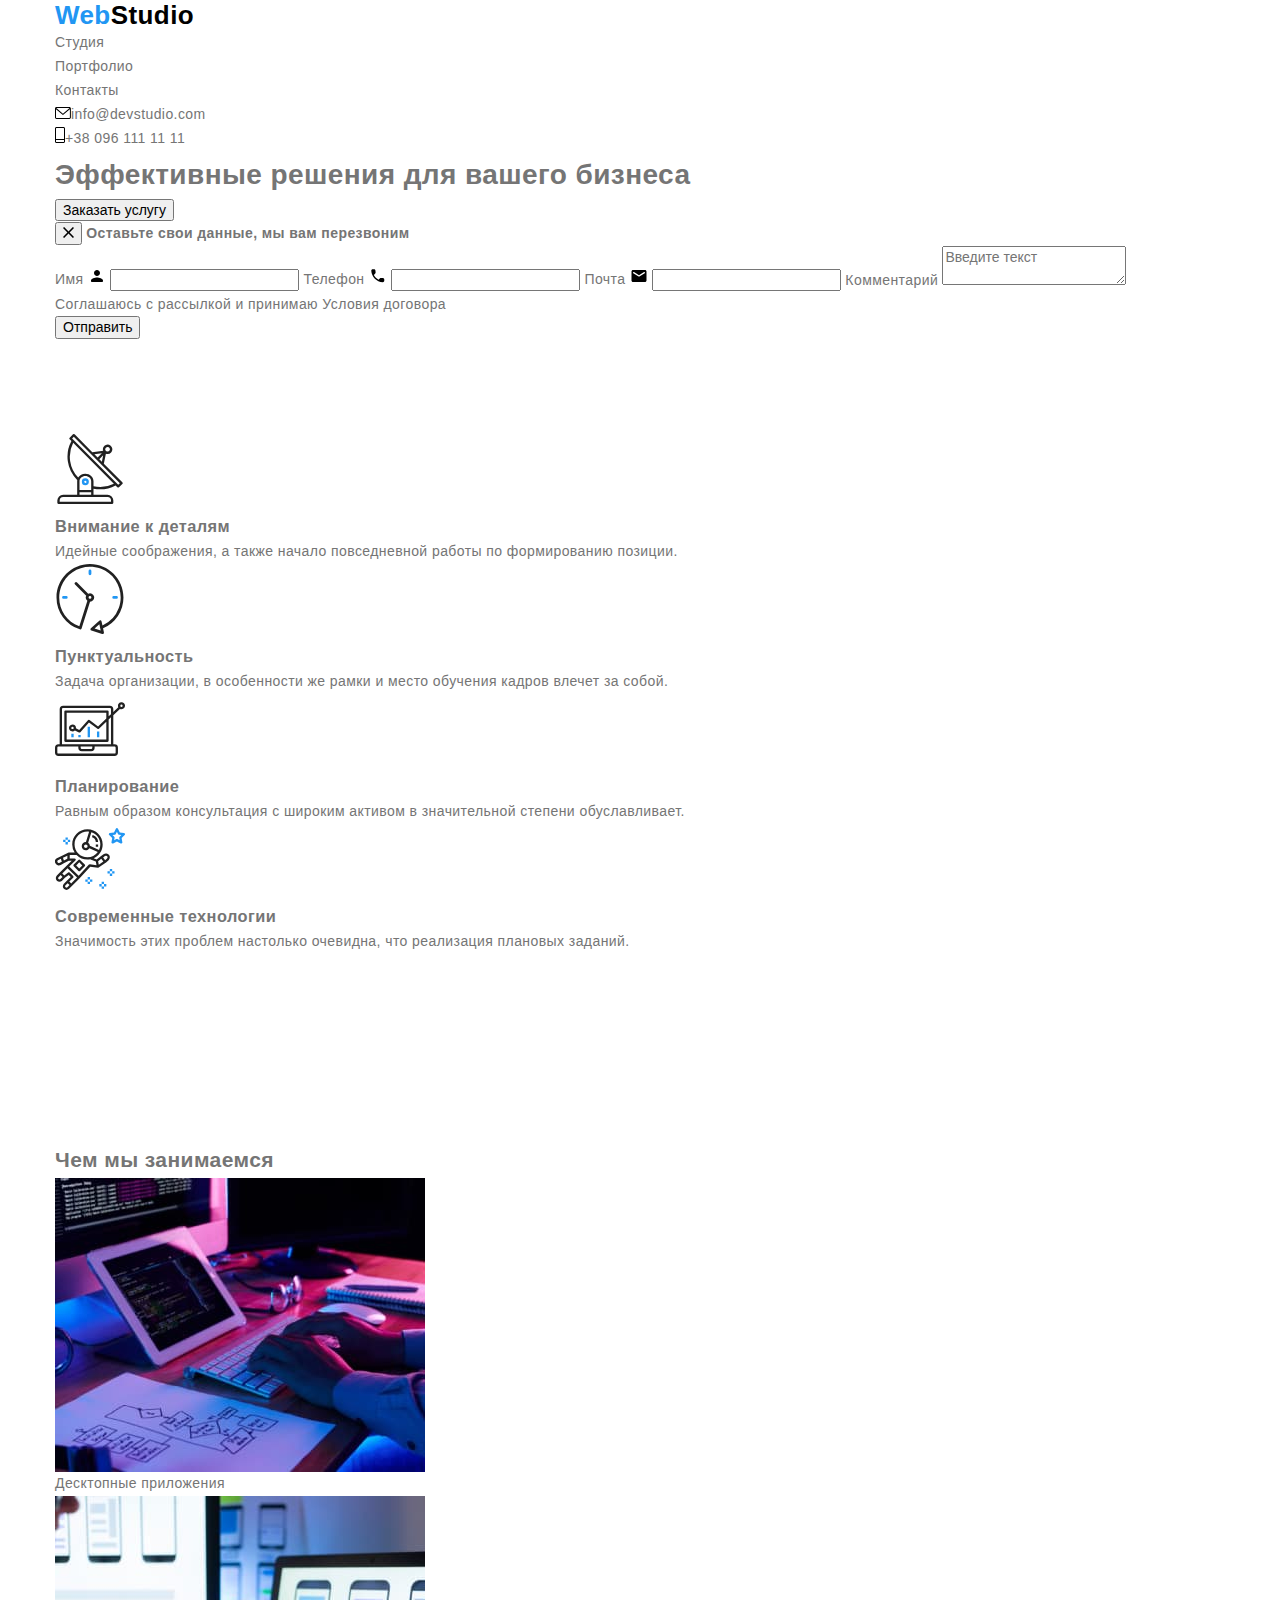
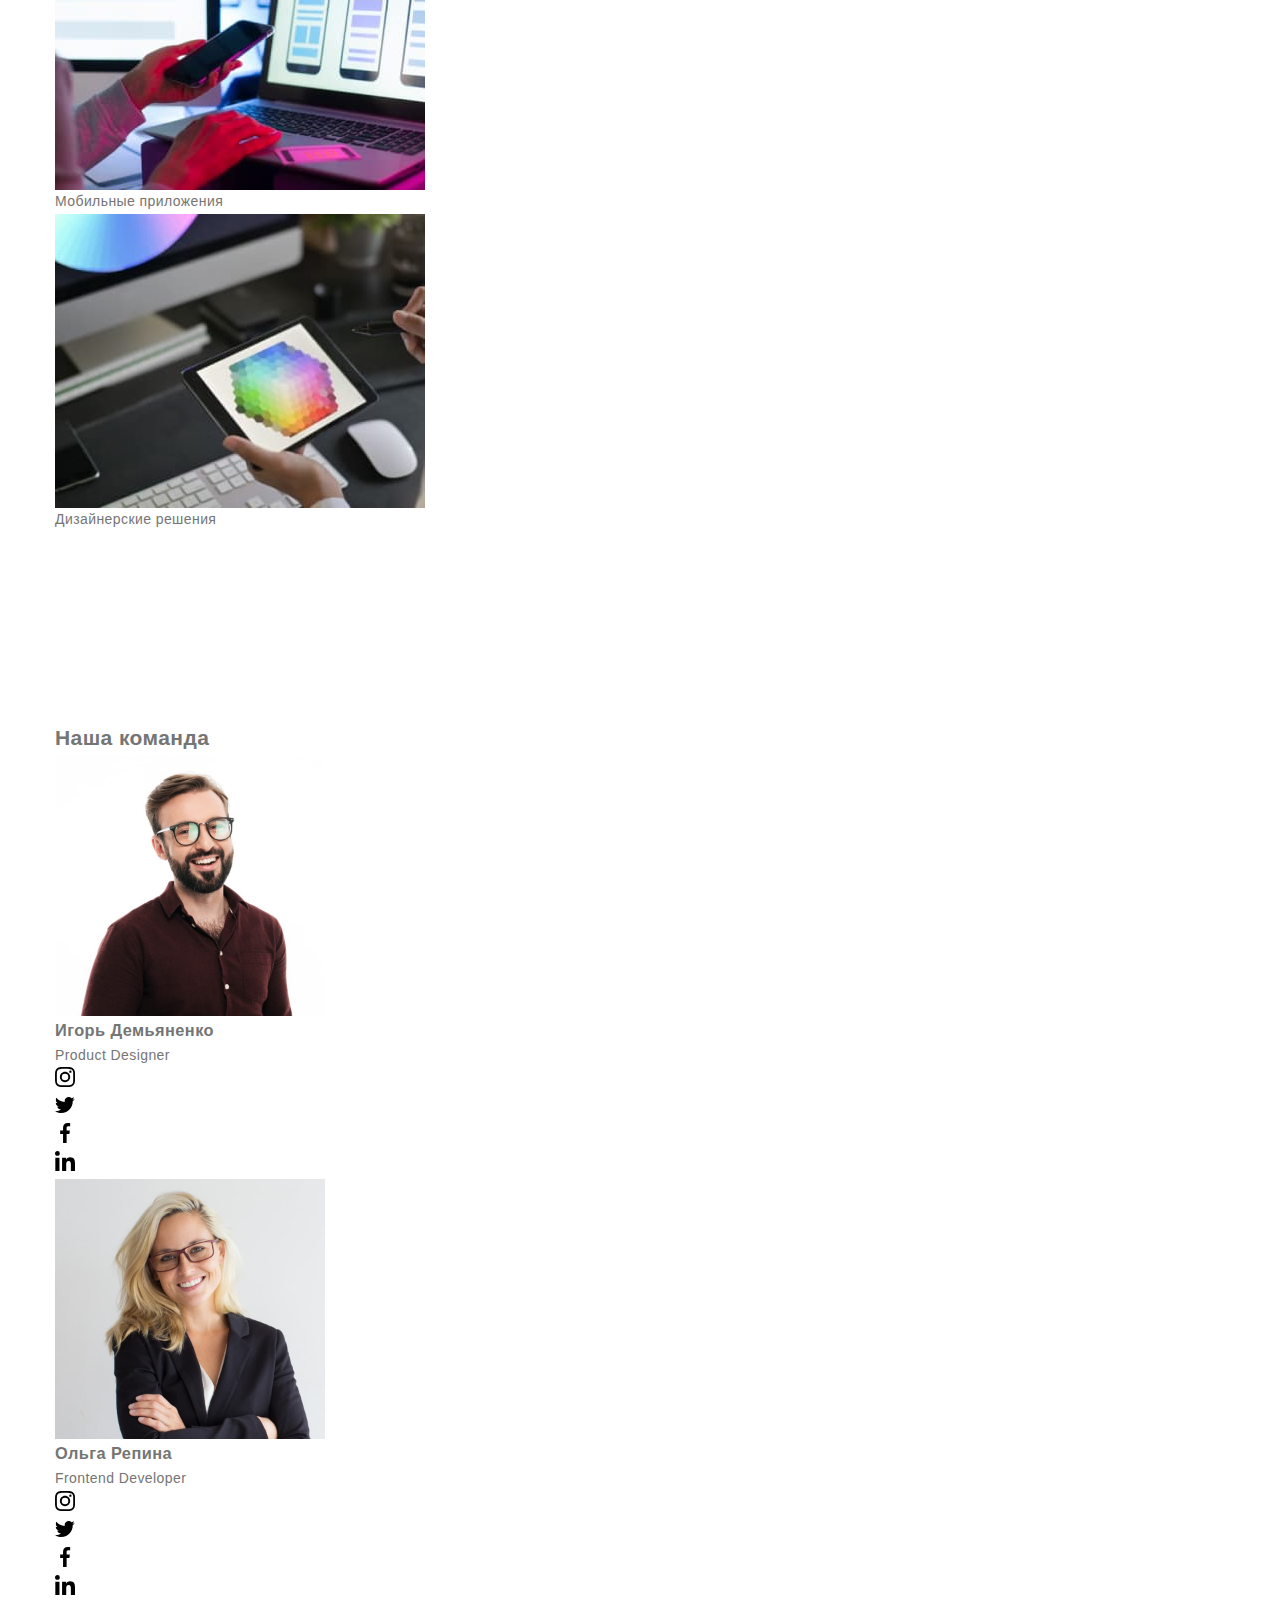
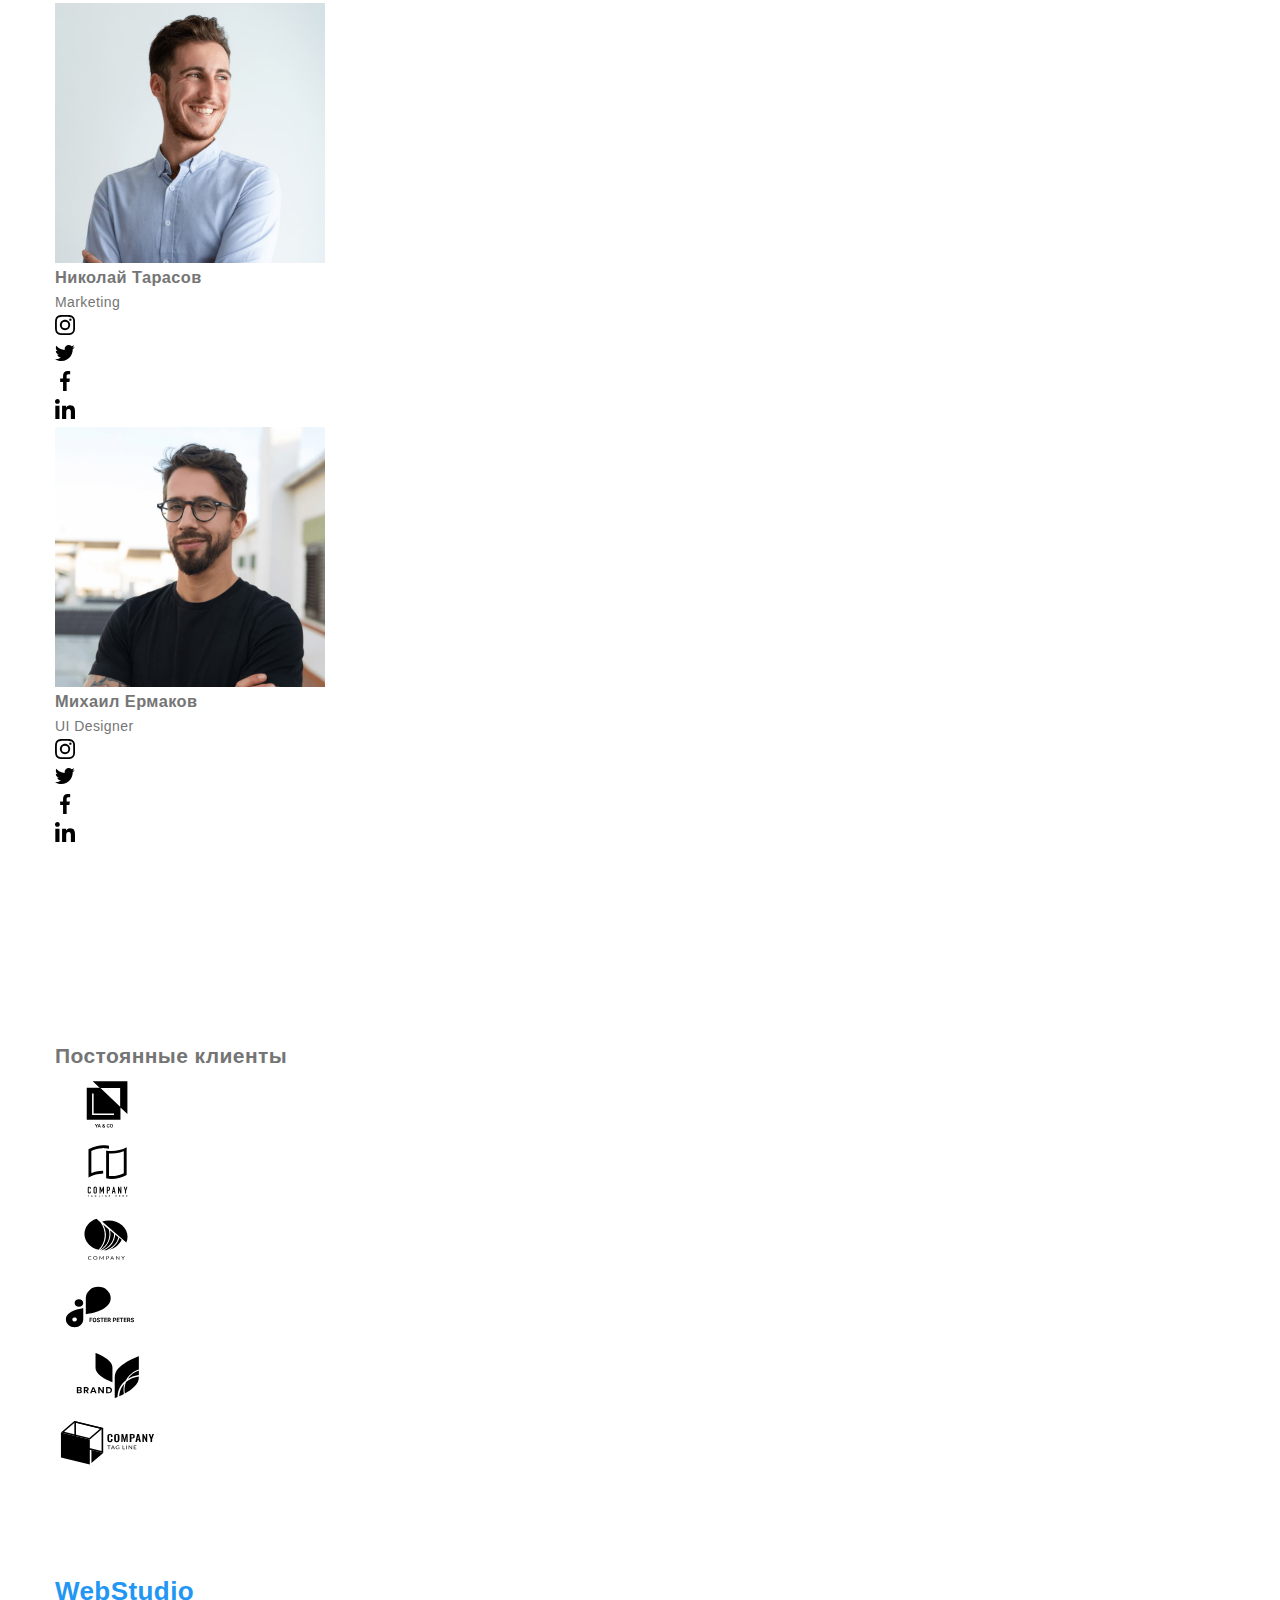
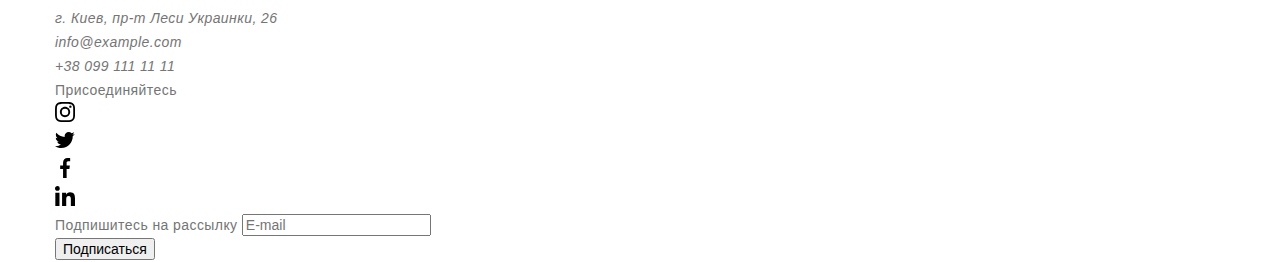
==== commit 159aa9b0: "sass" ====
--- a/index.html
+++ b/index.html
@@ -5,20 +5,7 @@
     <meta http-equiv="X-UA-Compatible" content="IE=edge" />
     <meta name="viewport" content="width=device-width, initial-scale=1.0" />
     <title>Студия</title>
-    <link
-      rel="stylesheet"
-      href="https://cdnjs.cloudflare.com/ajax/libs/modern-normalize/1.1.0/modern-normalize.min.css"
-      integrity="sha512-wpPYUAdjBVSE4KJnH1VR1HeZfpl1ub8YT/NKx4PuQ5NmX2tKuGu6U/JRp5y+Y8XG2tV+wKQpNHVUX03MfMFn9Q=="
-      crossorigin="anonymous"
-      referrerpolicy="no-referrer"
-    />
-    <link rel="preconnect" href="https://fonts.googleapis.com" />
-    <link rel="preconnect" href="https://fonts.gstatic.com" crossorigin />
-    <link
-      href="https://fonts.googleapis.com/css2?family=Raleway:wght@700&family=Roboto:wght@400;500;700;900&display=swap"
-      rel="stylesheet"
-    />
-    <link rel="stylesheet" href="./css/styles.css" />
+    <link rel="stylesheet" href="./css/main.min.css" />
   </head>
 
   <body>
@@ -30,9 +17,13 @@
             Web<span class="logo__txt--black">Studio</span>
           </a>
           <ul class="pages list">
-            <li><a class="pages__link link pages__link--curent" href="./index.html">Студия</a></li>
-            <li><a class="pages__link link" href="./portfolio.html">Портфолио</a></li>
-            <li><a class="pages__link link" href="">Контакты</a></li>
+            <li class="pages__item">
+              <a class="pages__link link pages__link--curent" href="./index.html">Студия</a>
+            </li>
+            <li class="pages__item">
+              <a class="pages__link link" href="./portfolio.html">Портфолио</a>
+            </li>
+            <li class="pages__item"><a class="pages__link link" href="">Контакты</a></li>
           </ul>
         </nav>
         <ul class="info list">
@@ -53,6 +44,7 @@
         </ul>
       </div>
     </header>
+
     <main>
       <!--Заголовок-->
       <section class="hero">
@@ -107,7 +99,7 @@
                 </label>
 
                 <div class="policy">
-                  <input class="policy__hidden" type="checkbox" name="policy" id="policy" />
+                  <input class="hidden" type="checkbox" name="policy" id="policy" />
                   <span class="policy__icon"></span>
                   <label class="policy__txt" for="policy">
                     Соглашаюсь с рассылкой и принимаю
@@ -176,19 +168,19 @@
       <!--Что делают-->
       <section class="work section">
         <div class="container">
-          <h2 class="section__title">Чем мы занимаемся</h2>
-          <ul class="thing list">
-            <li class="thing__item">
+          <h2 class="title">Чем мы занимаемся</h2>
+          <ul class="work__list list">
+            <li class="thing">
               <img src="./images/box_1.jpg" alt="Поиск решения" width="370" />
-              <p class="thing__item--desc">Десктопные приложения</p>
-            </li>
-            <li class="thing__item">
+              <p class="thing__desc">Десктопные приложения</p>
+            </li>
+            <li class="thing">
               <img src="./images/box_2.jpg" alt="Планирование" width="370" />
-              <p class="thing__item--desc">Мобильные приложения</p>
-            </li>
-            <li class="thing__item">
+              <p class="thing__desc">Мобильные приложения</p>
+            </li>
+            <li class="thing">
               <img src="./images/box_3.jpg" alt="Реализация проекта" width="370" />
-              <p class="thing__item--desc">Дизайнерские решения</p>
+              <p class="thing__desc">Дизайнерские решения</p>
             </li>
           </ul>
         </div>
@@ -196,7 +188,7 @@
       <!--Команда-->
       <section class="team section">
         <div class="container">
-          <h2 class="section__title">Наша команда</h2>
+          <h2 class="title">Наша команда</h2>
           <ul class="team__list list">
             <li class="person">
               <img src="./images/img.jpg" alt="Фото Игоря Демьяненко" width="270" />
@@ -331,7 +323,7 @@
       <!--Постоянные клиенты-->
       <section class="klients section">
         <div class="container">
-          <h2 class="section__title">Постоянные клиенты</h2>
+          <h2 class="title">Постоянные клиенты</h2>
           <ul class="klients__list list">
             <li class="label">
               <a class="label__icon link" aria-label="" href="">
@@ -373,6 +365,7 @@
         </div>
       </section>
     </main>
+
     <!--Подвал-->
     <footer class="footer">
       <div class="footer__container container">
@@ -399,7 +392,7 @@
           </address>
         </div>
         <div class="join">
-          <p class="footer__title">Присоединяйтесь</p>
+          <p class="subtitle">Присоединяйтесь</p>
           <ul class="massenger list">
             <li class="social">
               <a class="social__item social__item--grey link" aria-label="инстаграм" href="">
@@ -429,7 +422,7 @@
         </div>
         <form class="email">
           <div class="email__col">
-            <label class="footer__title" for="email"> Подпишитесь на рассылку</label>
+            <label class="subtitle" for="email"> Подпишитесь на рассылку</label>
             <input
               class="email__input"
               placeholder="E-mail"
--- a/css/main.min.css
+++ b/css/main.min.css
@@ -0,0 +1 @@
+/*! modern-normalize v1.1.0 | MIT License | https://github.com/sindresorhus/modern-normalize */*,::before,::after{-webkit-box-sizing:border-box;box-sizing:border-box}html{line-height:1.15;-webkit-text-size-adjust:100%;-moz-tab-size:4;-o-tab-size:4;tab-size:4}body{margin:0;font-family:system-ui,-apple-system,"Segoe UI",Roboto,Helvetica,Arial,sans-serif,"Apple Color Emoji","Segoe UI Emoji"}hr{height:0;color:inherit}abbr[title]{-webkit-text-decoration:underline dotted;text-decoration:underline dotted}b,strong{font-weight:bolder}code,kbd,samp,pre{font-family:ui-monospace,SFMono-Regular,Consolas,"Liberation Mono",Menlo,monospace;font-size:1em}small{font-size:80%}sub,sup{font-size:75%;line-height:0;position:relative;vertical-align:baseline}sub{bottom:-0.25em}sup{top:-0.5em}table{text-indent:0;border-color:inherit}button,input,optgroup,select,textarea{font-family:inherit;font-size:100%;line-height:1.15;margin:0}button,select{text-transform:none}button,[type=button],[type=reset],[type=submit]{-webkit-appearance:button}::-moz-focus-inner{border-style:none;padding:0}:-moz-focusring{outline:1px dotted ButtonText}:-moz-ui-invalid{box-shadow:none}legend{padding:0}progress{vertical-align:baseline}::-webkit-inner-spin-button,::-webkit-outer-spin-button{height:auto}[type=search]{-webkit-appearance:textfield;outline-offset:-2px}::-webkit-search-decoration{-webkit-appearance:none}::-webkit-file-upload-button{-webkit-appearance:button;font:inherit}summary{display:list-item}h1,h2,h3,h4,p,li,ul,a{margin:0;padding:0}ul{list-style-type:none}a{text-decoration:none;color:currentColor}img{display:block;max-width:100%;height:auto}@font-face{font-family:"Roboto";font-style:normal;font-weight:400;src:url("../fonts/roboto-v30-latin-regular.eot");src:local(""),url("../fonts/roboto-v30-latin-regular.eot?#iefix") format("embedded-opentype"),url("../fonts/roboto-v30-latin-regular.woff2") format("woff2"),url("../fonts/roboto-v30-latin-regular.woff") format("woff"),url("../fonts/roboto-v30-latin-regular.ttf") format("truetype"),url("../fonts/roboto-v30-latin-regular.svg#Roboto") format("svg")}@font-face{font-family:"Roboto";font-style:normal;font-weight:500;src:url("../fonts/roboto-v30-latin-500.eot");src:local(""),url("../fonts/roboto-v30-latin-500.eot?#iefix") format("embedded-opentype"),url("../fonts/roboto-v30-latin-500.woff2") format("woff2"),url("../fonts/roboto-v30-latin-500.woff") format("woff"),url("../fonts/roboto-v30-latin-500.ttf") format("truetype"),url("../fonts/roboto-v30-latin-500.svg#Roboto") format("svg")}@font-face{font-family:"Roboto";font-style:normal;font-weight:900;src:url("../fonts/roboto-v30-latin-900.eot");src:local(""),url("../fonts/roboto-v30-latin-900.eot?#iefix") format("embedded-opentype"),url("../fonts/roboto-v30-latin-900.woff2") format("woff2"),url("../fonts/roboto-v30-latin-900.woff") format("woff"),url("../fonts/roboto-v30-latin-900.ttf") format("truetype"),url("../fonts/roboto-v30-latin-900.svg#Roboto") format("svg")}@font-face{font-family:"Raleway";font-style:italic;font-weight:700;src:url("../fonts/raleway-v27-latin-700italic.eot");src:local(""),url("../fonts/raleway-v27-latin-700italic.eot?#iefix") format("embedded-opentype"),url("../fonts/raleway-v27-latin-700italic.woff2") format("woff2"),url("../fonts/raleway-v27-latin-700italic.woff") format("woff"),url("../fonts/raleway-v27-latin-700italic.ttf") format("truetype"),url("../fonts/raleway-v27-latin-700italic.svg#Raleway") format("svg")}body{font-family:Roboto,sans-serif;color:#757575;font-weight:400;font-size:14px;line-height:1.71;letter-spacing:.03em}.container{width:1200px;padding:0 15px;margin-left:auto;margin-right:auto}.section{padding:94px 0}.hidden{position:absolute;width:1px;height:1px;margin:-1px;border:0;padding:0;white-space:nowrap;-webkit-clip-path:inset(100%);clip-path:inset(100%);clip:rect(0 0 0 0);overflow:hidden}.logo{display:block;font-family:Raleway,sans-serif;font-weight:700;font-size:26px;line-height:1.19;color:#2196f3}.logo__txt--black{color:#000}/*# sourceMappingURL=main.min.css.map */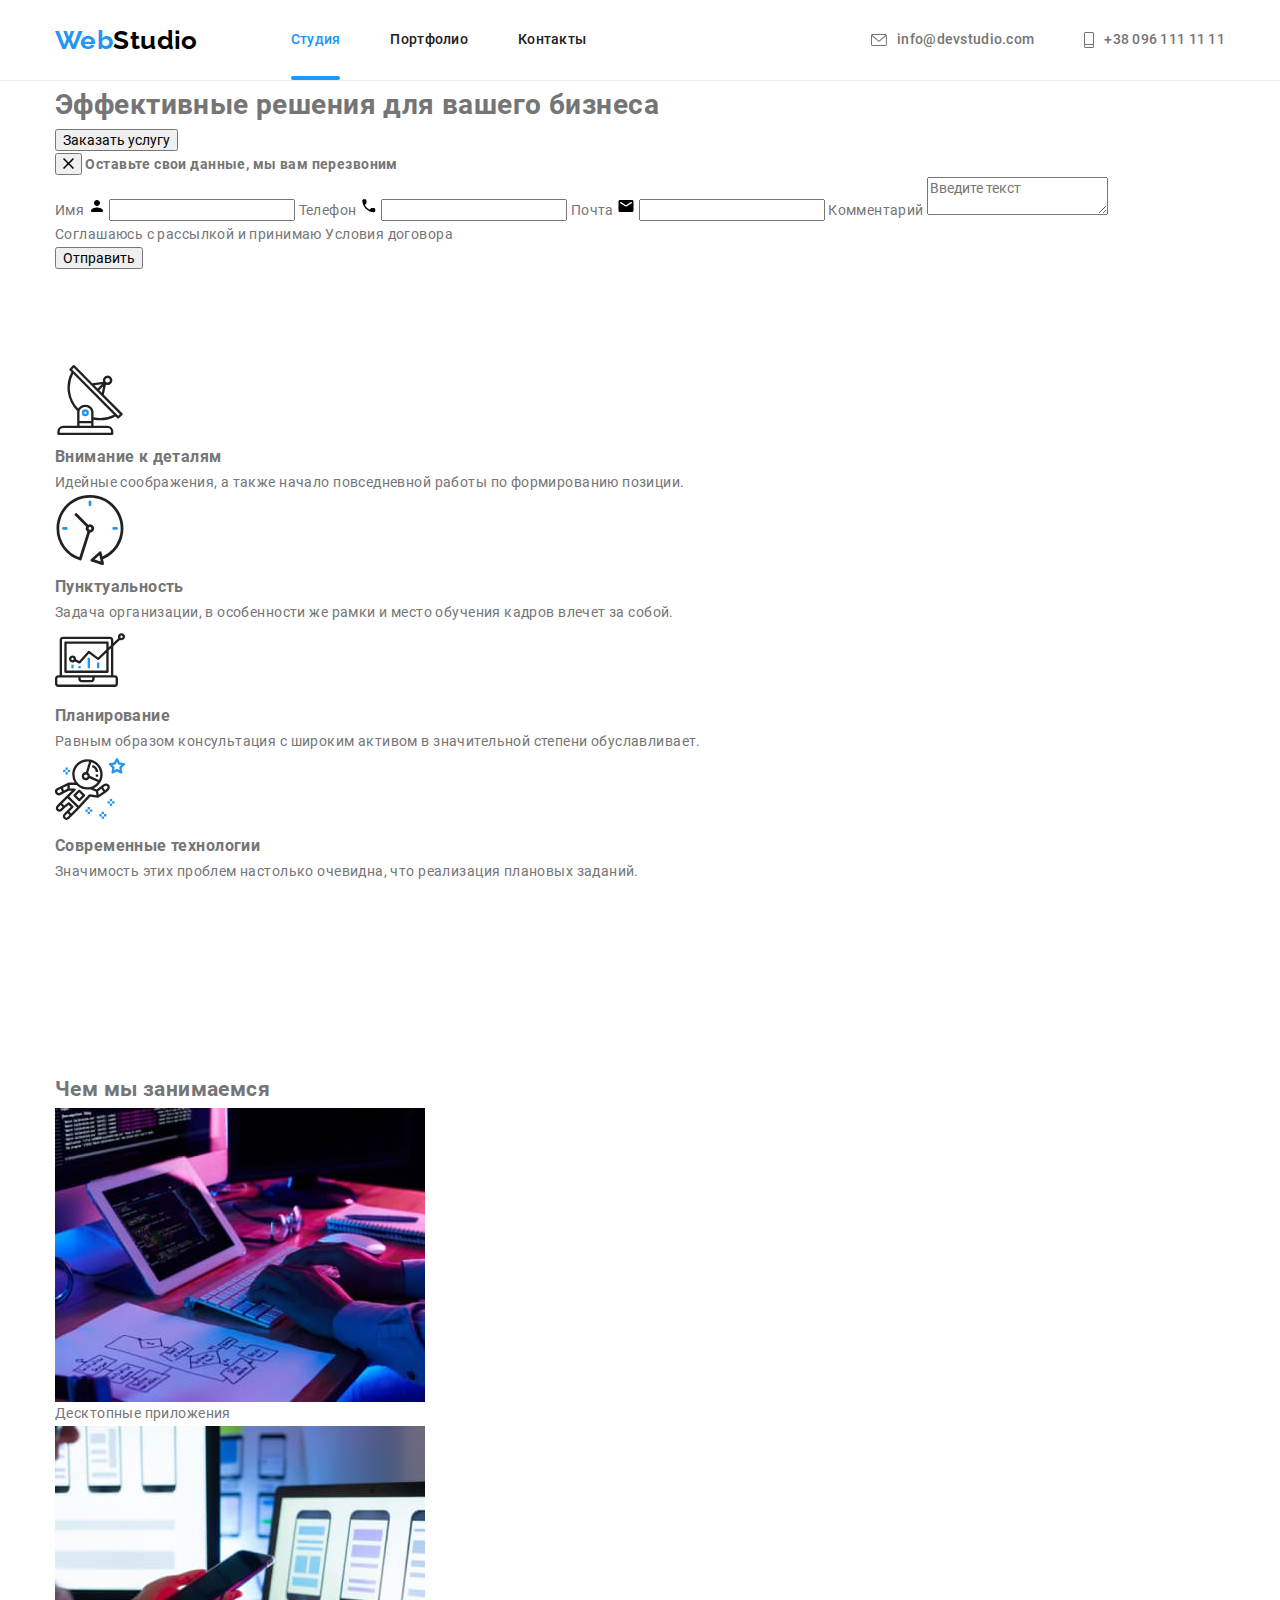
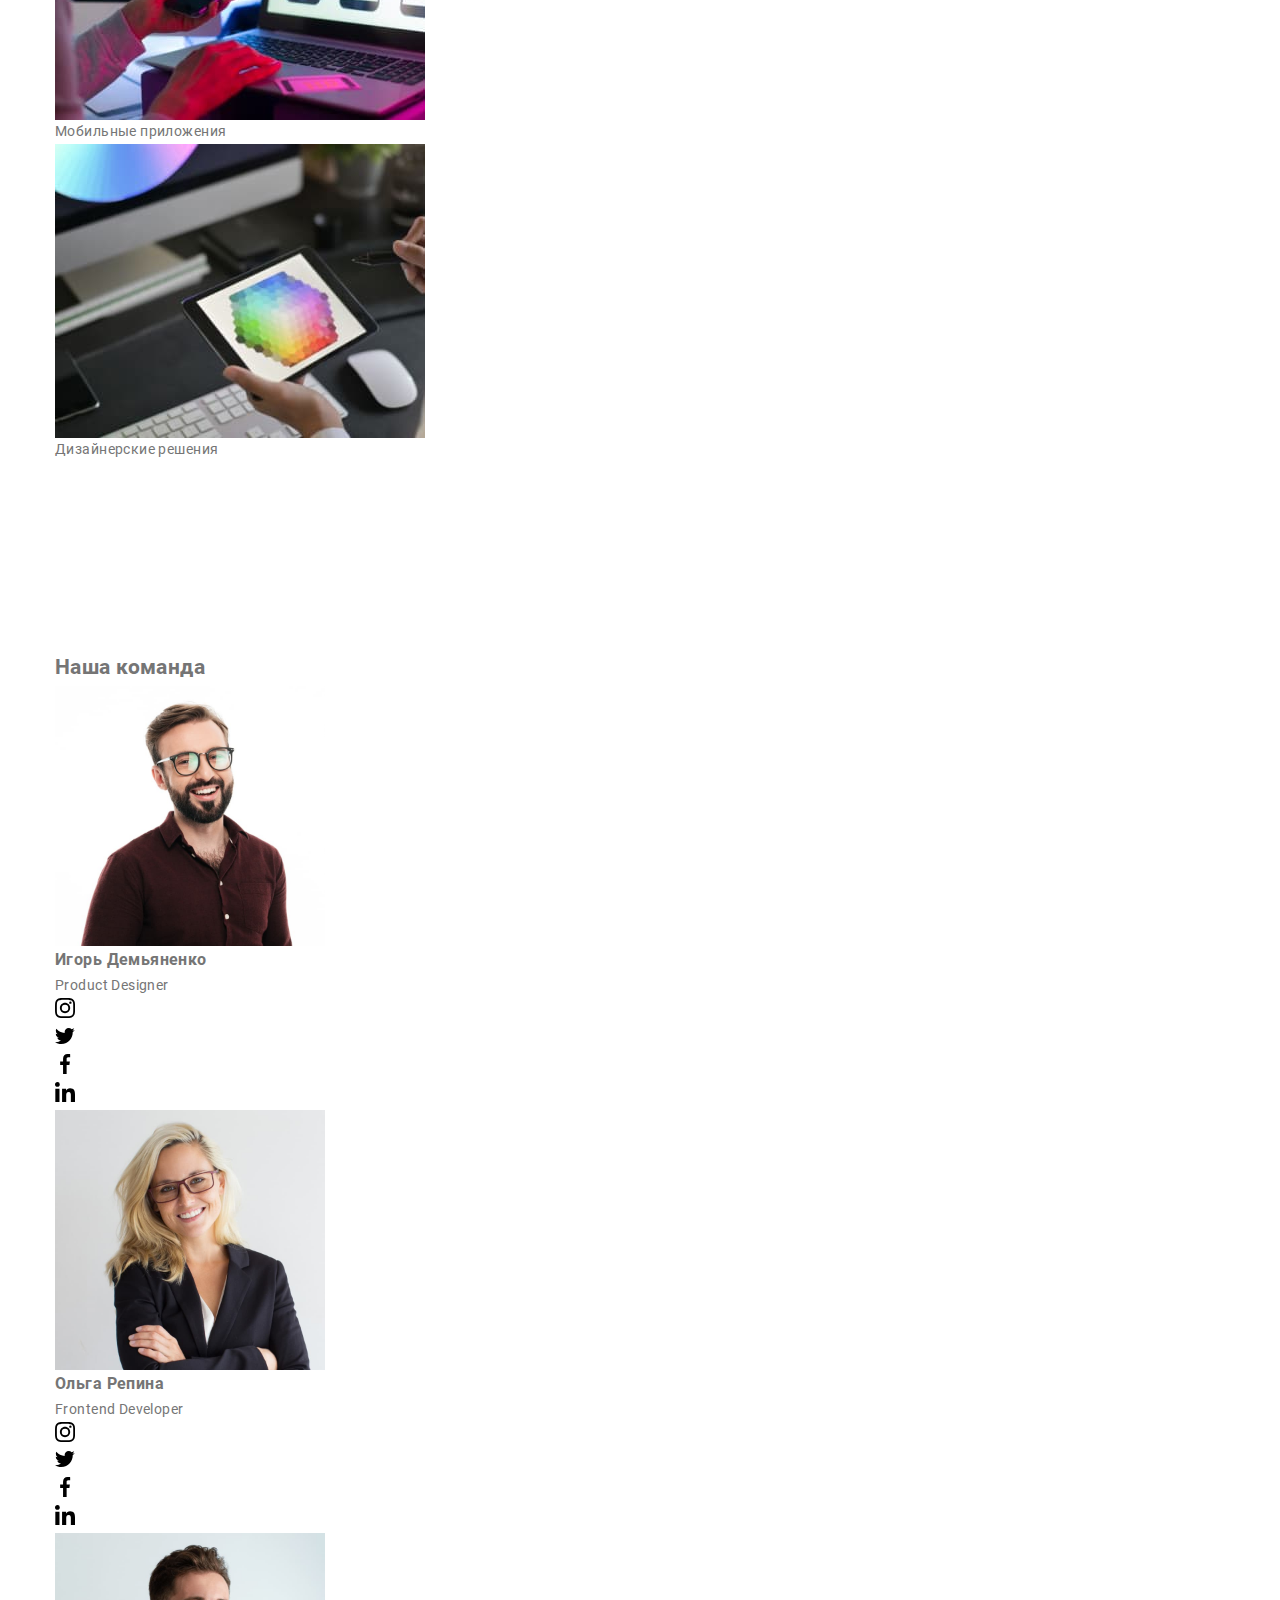
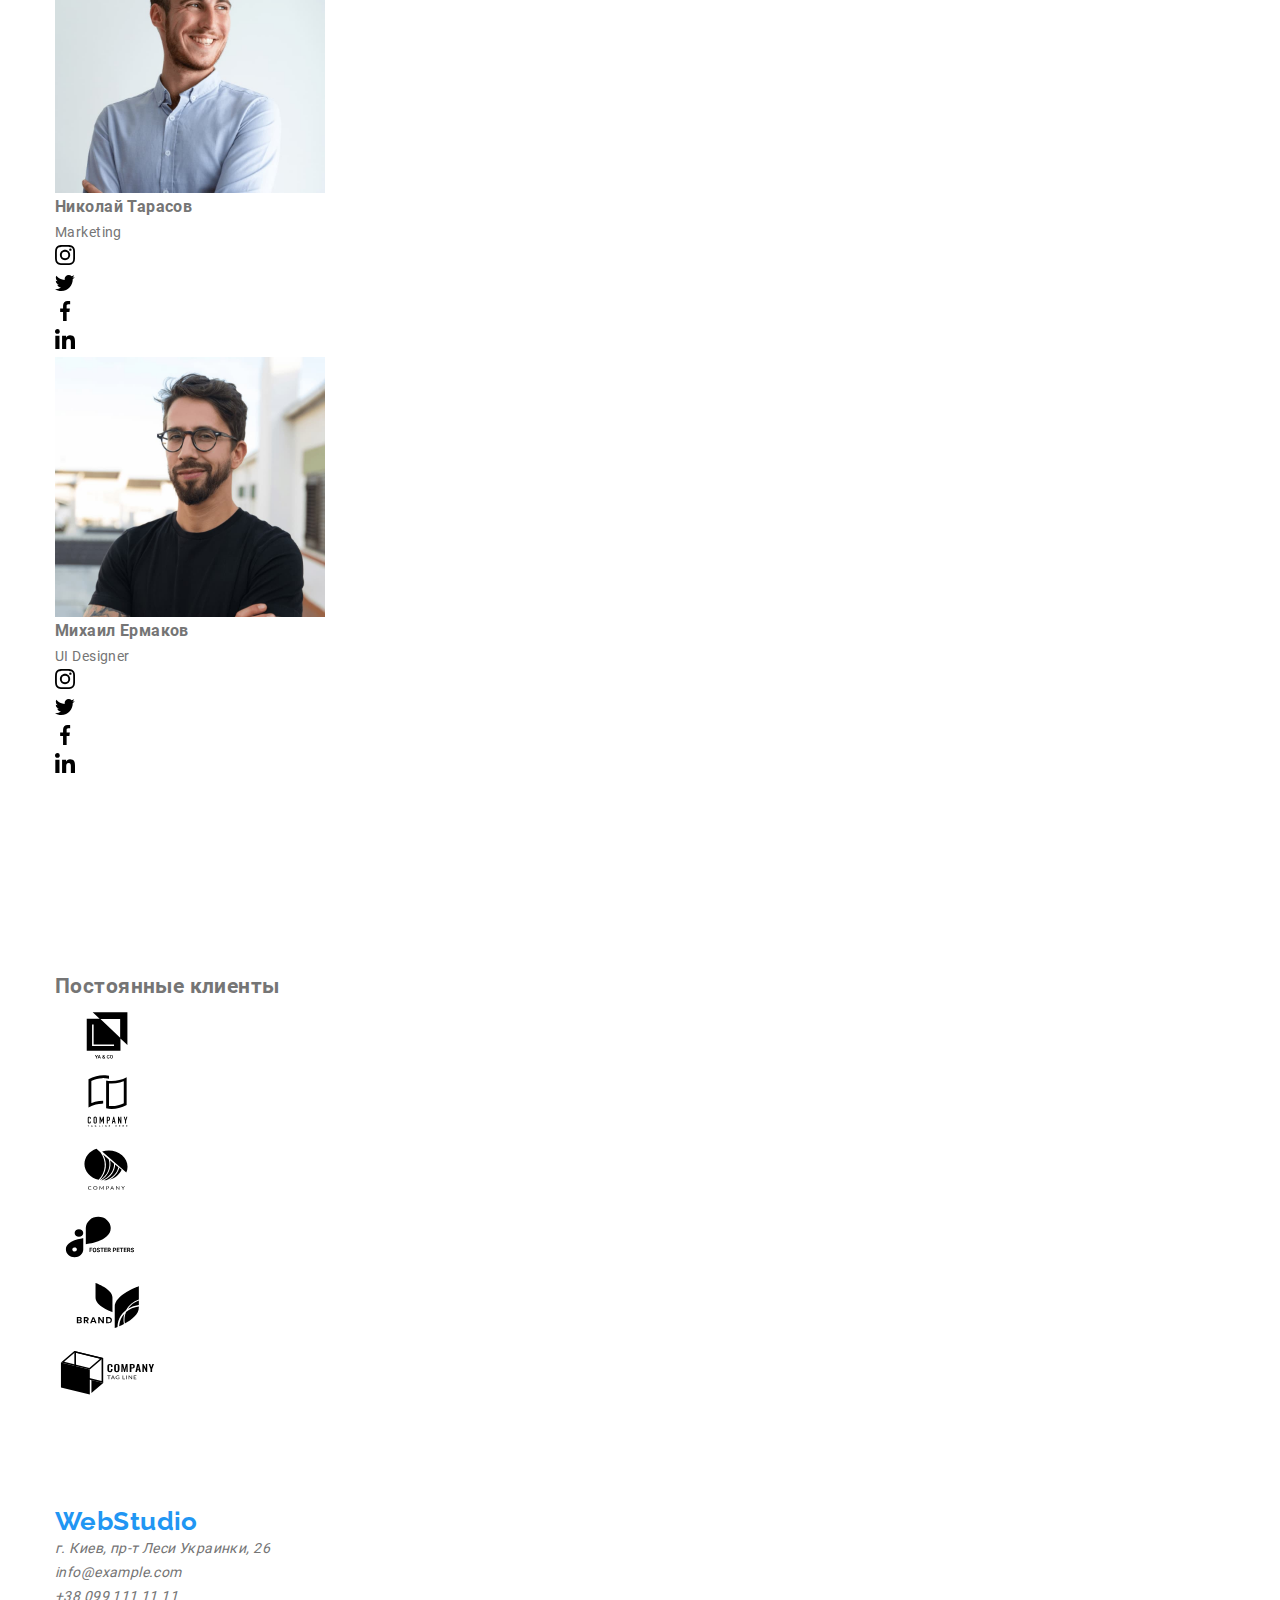
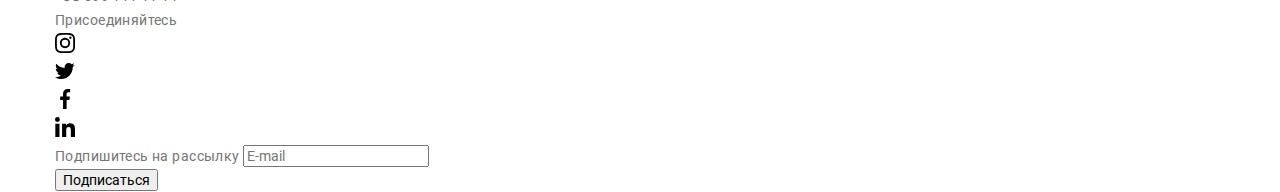
==== commit c492acc5: "header scss" ====
--- a/index.html
+++ b/index.html
@@ -16,14 +16,14 @@
           <a class="logo link" href="./index.html" lang="en">
             Web<span class="logo__txt--black">Studio</span>
           </a>
-          <ul class="pages list">
-            <li class="pages__item">
+          <ul class="navigation list">
+            <li class="pages">
               <a class="pages__link link pages__link--curent" href="./index.html">Студия</a>
             </li>
-            <li class="pages__item">
+            <li class="pages">
               <a class="pages__link link" href="./portfolio.html">Портфолио</a>
             </li>
-            <li class="pages__item"><a class="pages__link link" href="">Контакты</a></li>
+            <li class="pages"><a class="pages__link link" href="">Контакты</a></li>
           </ul>
         </nav>
         <ul class="info list">
--- a/css/main.min.css
+++ b/css/main.min.css
@@ -1 +1 @@
-/*! modern-normalize v1.1.0 | MIT License | https://github.com/sindresorhus/modern-normalize */*,::before,::after{-webkit-box-sizing:border-box;box-sizing:border-box}html{line-height:1.15;-webkit-text-size-adjust:100%;-moz-tab-size:4;-o-tab-size:4;tab-size:4}body{margin:0;font-family:system-ui,-apple-system,"Segoe UI",Roboto,Helvetica,Arial,sans-serif,"Apple Color Emoji","Segoe UI Emoji"}hr{height:0;color:inherit}abbr[title]{-webkit-text-decoration:underline dotted;text-decoration:underline dotted}b,strong{font-weight:bolder}code,kbd,samp,pre{font-family:ui-monospace,SFMono-Regular,Consolas,"Liberation Mono",Menlo,monospace;font-size:1em}small{font-size:80%}sub,sup{font-size:75%;line-height:0;position:relative;vertical-align:baseline}sub{bottom:-0.25em}sup{top:-0.5em}table{text-indent:0;border-color:inherit}button,input,optgroup,select,textarea{font-family:inherit;font-size:100%;line-height:1.15;margin:0}button,select{text-transform:none}button,[type=button],[type=reset],[type=submit]{-webkit-appearance:button}::-moz-focus-inner{border-style:none;padding:0}:-moz-focusring{outline:1px dotted ButtonText}:-moz-ui-invalid{box-shadow:none}legend{padding:0}progress{vertical-align:baseline}::-webkit-inner-spin-button,::-webkit-outer-spin-button{height:auto}[type=search]{-webkit-appearance:textfield;outline-offset:-2px}::-webkit-search-decoration{-webkit-appearance:none}::-webkit-file-upload-button{-webkit-appearance:button;font:inherit}summary{display:list-item}h1,h2,h3,h4,p,li,ul,a{margin:0;padding:0}ul{list-style-type:none}a{text-decoration:none;color:currentColor}img{display:block;max-width:100%;height:auto}@font-face{font-family:"Roboto";font-style:normal;font-weight:400;src:url("../fonts/roboto-v30-latin-regular.eot");src:local(""),url("../fonts/roboto-v30-latin-regular.eot?#iefix") format("embedded-opentype"),url("../fonts/roboto-v30-latin-regular.woff2") format("woff2"),url("../fonts/roboto-v30-latin-regular.woff") format("woff"),url("../fonts/roboto-v30-latin-regular.ttf") format("truetype"),url("../fonts/roboto-v30-latin-regular.svg#Roboto") format("svg")}@font-face{font-family:"Roboto";font-style:normal;font-weight:500;src:url("../fonts/roboto-v30-latin-500.eot");src:local(""),url("../fonts/roboto-v30-latin-500.eot?#iefix") format("embedded-opentype"),url("../fonts/roboto-v30-latin-500.woff2") format("woff2"),url("../fonts/roboto-v30-latin-500.woff") format("woff"),url("../fonts/roboto-v30-latin-500.ttf") format("truetype"),url("../fonts/roboto-v30-latin-500.svg#Roboto") format("svg")}@font-face{font-family:"Roboto";font-style:normal;font-weight:900;src:url("../fonts/roboto-v30-latin-900.eot");src:local(""),url("../fonts/roboto-v30-latin-900.eot?#iefix") format("embedded-opentype"),url("../fonts/roboto-v30-latin-900.woff2") format("woff2"),url("../fonts/roboto-v30-latin-900.woff") format("woff"),url("../fonts/roboto-v30-latin-900.ttf") format("truetype"),url("../fonts/roboto-v30-latin-900.svg#Roboto") format("svg")}@font-face{font-family:"Raleway";font-style:italic;font-weight:700;src:url("../fonts/raleway-v27-latin-700italic.eot");src:local(""),url("../fonts/raleway-v27-latin-700italic.eot?#iefix") format("embedded-opentype"),url("../fonts/raleway-v27-latin-700italic.woff2") format("woff2"),url("../fonts/raleway-v27-latin-700italic.woff") format("woff"),url("../fonts/raleway-v27-latin-700italic.ttf") format("truetype"),url("../fonts/raleway-v27-latin-700italic.svg#Raleway") format("svg")}body{font-family:Roboto,sans-serif;color:#757575;font-weight:400;font-size:14px;line-height:1.71;letter-spacing:.03em}.container{width:1200px;padding:0 15px;margin-left:auto;margin-right:auto}.section{padding:94px 0}.hidden{position:absolute;width:1px;height:1px;margin:-1px;border:0;padding:0;white-space:nowrap;-webkit-clip-path:inset(100%);clip-path:inset(100%);clip:rect(0 0 0 0);overflow:hidden}.logo{display:block;font-family:Raleway,sans-serif;font-weight:700;font-size:26px;line-height:1.19;color:#2196f3}.logo__txt--black{color:#000}/*# sourceMappingURL=main.min.css.map */+/*! modern-normalize v1.1.0 | MIT License | https://github.com/sindresorhus/modern-normalize */*,::before,::after{-webkit-box-sizing:border-box;box-sizing:border-box}html{line-height:1.15;-webkit-text-size-adjust:100%;-moz-tab-size:4;-o-tab-size:4;tab-size:4}body{margin:0;font-family:system-ui,-apple-system,"Segoe UI",Roboto,Helvetica,Arial,sans-serif,"Apple Color Emoji","Segoe UI Emoji"}hr{height:0;color:inherit}abbr[title]{-webkit-text-decoration:underline dotted;text-decoration:underline dotted}b,strong{font-weight:bolder}code,kbd,samp,pre{font-family:ui-monospace,SFMono-Regular,Consolas,"Liberation Mono",Menlo,monospace;font-size:1em}small{font-size:80%}sub,sup{font-size:75%;line-height:0;position:relative;vertical-align:baseline}sub{bottom:-0.25em}sup{top:-0.5em}table{text-indent:0;border-color:inherit}button,input,optgroup,select,textarea{font-family:inherit;font-size:100%;line-height:1.15;margin:0}button,select{text-transform:none}button,[type=button],[type=reset],[type=submit]{-webkit-appearance:button}::-moz-focus-inner{border-style:none;padding:0}:-moz-focusring{outline:1px dotted ButtonText}:-moz-ui-invalid{box-shadow:none}legend{padding:0}progress{vertical-align:baseline}::-webkit-inner-spin-button,::-webkit-outer-spin-button{height:auto}[type=search]{-webkit-appearance:textfield;outline-offset:-2px}::-webkit-search-decoration{-webkit-appearance:none}::-webkit-file-upload-button{-webkit-appearance:button;font:inherit}summary{display:list-item}@font-face{font-family:"Roboto";font-style:normal;font-weight:400;src:url("../fonts/roboto-v30-latin-ext_latin_cyrillic-ext_cyrillic-regular.eot");src:local(""),url("../fonts/roboto-v30-latin-ext_latin_cyrillic-ext_cyrillic-regular.eot?#iefix") format("embedded-opentype"),url("../fonts/roboto-v30-latin-ext_latin_cyrillic-ext_cyrillic-regular.woff2") format("woff2"),url("../fonts/roboto-v30-latin-ext_latin_cyrillic-ext_cyrillic-regular.woff") format("woff"),url("../fonts/roboto-v30-latin-ext_latin_cyrillic-ext_cyrillic-regular.ttf") format("truetype"),url("../fonts/roboto-v30-latin-ext_latin_cyrillic-ext_cyrillic-regular.svg#Roboto") format("svg")}@font-face{font-family:"Roboto";font-style:normal;font-weight:500;src:url("../fonts/roboto-v30-latin-ext_latin_cyrillic-ext_cyrillic-500.eot");src:local(""),url("../fonts/roboto-v30-latin-ext_latin_cyrillic-ext_cyrillic-500.eot?#iefix") format("embedded-opentype"),url("../fonts/roboto-v30-latin-ext_latin_cyrillic-ext_cyrillic-500.woff2") format("woff2"),url("../fonts/roboto-v30-latin-ext_latin_cyrillic-ext_cyrillic-500.woff") format("woff"),url("../fonts/roboto-v30-latin-ext_latin_cyrillic-ext_cyrillic-500.ttf") format("truetype"),url("../fonts/roboto-v30-latin-ext_latin_cyrillic-ext_cyrillic-500.svg#Roboto") format("svg")}@font-face{font-family:"Roboto";font-style:normal;font-weight:700;src:url("../fonts/roboto-v30-latin-ext_latin_cyrillic-ext_cyrillic-700.eot");src:local(""),url("../fonts/roboto-v30-latin-ext_latin_cyrillic-ext_cyrillic-700.eot?#iefix") format("embedded-opentype"),url("../fonts/roboto-v30-latin-ext_latin_cyrillic-ext_cyrillic-700.woff2") format("woff2"),url("../fonts/roboto-v30-latin-ext_latin_cyrillic-ext_cyrillic-700.woff") format("woff"),url("../fonts/roboto-v30-latin-ext_latin_cyrillic-ext_cyrillic-700.ttf") format("truetype"),url("../fonts/roboto-v30-latin-ext_latin_cyrillic-ext_cyrillic-700.svg#Roboto") format("svg")}@font-face{font-family:"Roboto";font-style:normal;font-weight:900;src:url("../fonts/roboto-v30-latin-ext_latin_cyrillic-ext_cyrillic-900.eot");src:local(""),url("../fonts/roboto-v30-latin-ext_latin_cyrillic-ext_cyrillic-900.eot?#iefix") format("embedded-opentype"),url("../fonts/roboto-v30-latin-ext_latin_cyrillic-ext_cyrillic-900.woff2") format("woff2"),url("../fonts/roboto-v30-latin-ext_latin_cyrillic-ext_cyrillic-900.woff") format("woff"),url("../fonts/roboto-v30-latin-ext_latin_cyrillic-ext_cyrillic-900.ttf") format("truetype"),url("../fonts/roboto-v30-latin-ext_latin_cyrillic-ext_cyrillic-900.svg#Roboto") format("svg")}@font-face{font-family:"Raleway";font-style:normal;font-weight:700;src:url("../fonts/raleway-v27-latin-ext_latin_cyrillic-ext_cyrillic-700.eot");src:local(""),url("../fonts/raleway-v27-latin-ext_latin_cyrillic-ext_cyrillic-700.eot?#iefix") format("embedded-opentype"),url("../fonts/raleway-v27-latin-ext_latin_cyrillic-ext_cyrillic-700.woff2") format("woff2"),url("../fonts/raleway-v27-latin-ext_latin_cyrillic-ext_cyrillic-700.woff") format("woff"),url("../fonts/raleway-v27-latin-ext_latin_cyrillic-ext_cyrillic-700.ttf") format("truetype"),url("../fonts/raleway-v27-latin-ext_latin_cyrillic-ext_cyrillic-700.svg#Raleway") format("svg")}h1,h2,h3,h4,p,li,ul,a{margin:0;padding:0}ul{list-style-type:none}a{text-decoration:none;color:currentColor}img{display:block;max-width:100%;height:auto}body{font-family:"Roboto",sans-serif;color:#757575;font-weight:400;font-size:14px;line-height:1.71;letter-spacing:.03em}.container{width:1200px;padding:0 15px;margin-left:auto;margin-right:auto}.section{padding:94px 0}.hidden{position:absolute;width:1px;height:1px;margin:-1px;border:0;padding:0;white-space:nowrap;-webkit-clip-path:inset(100%);clip-path:inset(100%);clip:rect(0 0 0 0);overflow:hidden}.pages__link:hover,.contact__link:hover,.pages__link:focus,.contact__link:focus,.pages__link:active,.contact__link:active{color:#2196f3}.info,.header__container,.nav,.navigation,.contact__link{display:-webkit-box;display:-ms-flexbox;display:flex;-ms-flex-wrap:wrap;flex-wrap:wrap;-webkit-box-align:center;-ms-flex-align:center;align-items:center}.header{border-bottom:1px solid #ececec}.header__container{height:80px}.logo{display:block;font-family:"Raleway",sans-serif;font-weight:700;font-size:26px;line-height:1.19;color:#2196f3}.logo__txt--black{color:#000}.pages:not(:last-child),.contact:not(:last-child){margin-right:50px}.navigation{margin-left:93px}.pages__link{padding:32px 0;color:#212121;font-weight:500;font-size:14px;line-height:.88;letter-spacing:.02em}.info{margin-left:auto}.contact__link{padding:20px 0;font-weight:500;font-size:14px;line-height:1.14;letter-spacing:.02em;color:#757575}.contact__icon{margin-right:10px;fill:currentColor}.pages__link--curent{color:#2196f3;position:relative}.pages__link--curent::after{content:"";height:4px;background:#2196f3;border-radius:2px;top:100%;left:0;width:100%;position:absolute;-webkit-transform:translate(0, -3px);transform:translate(0, -3px)}/*# sourceMappingURL=main.min.css.map */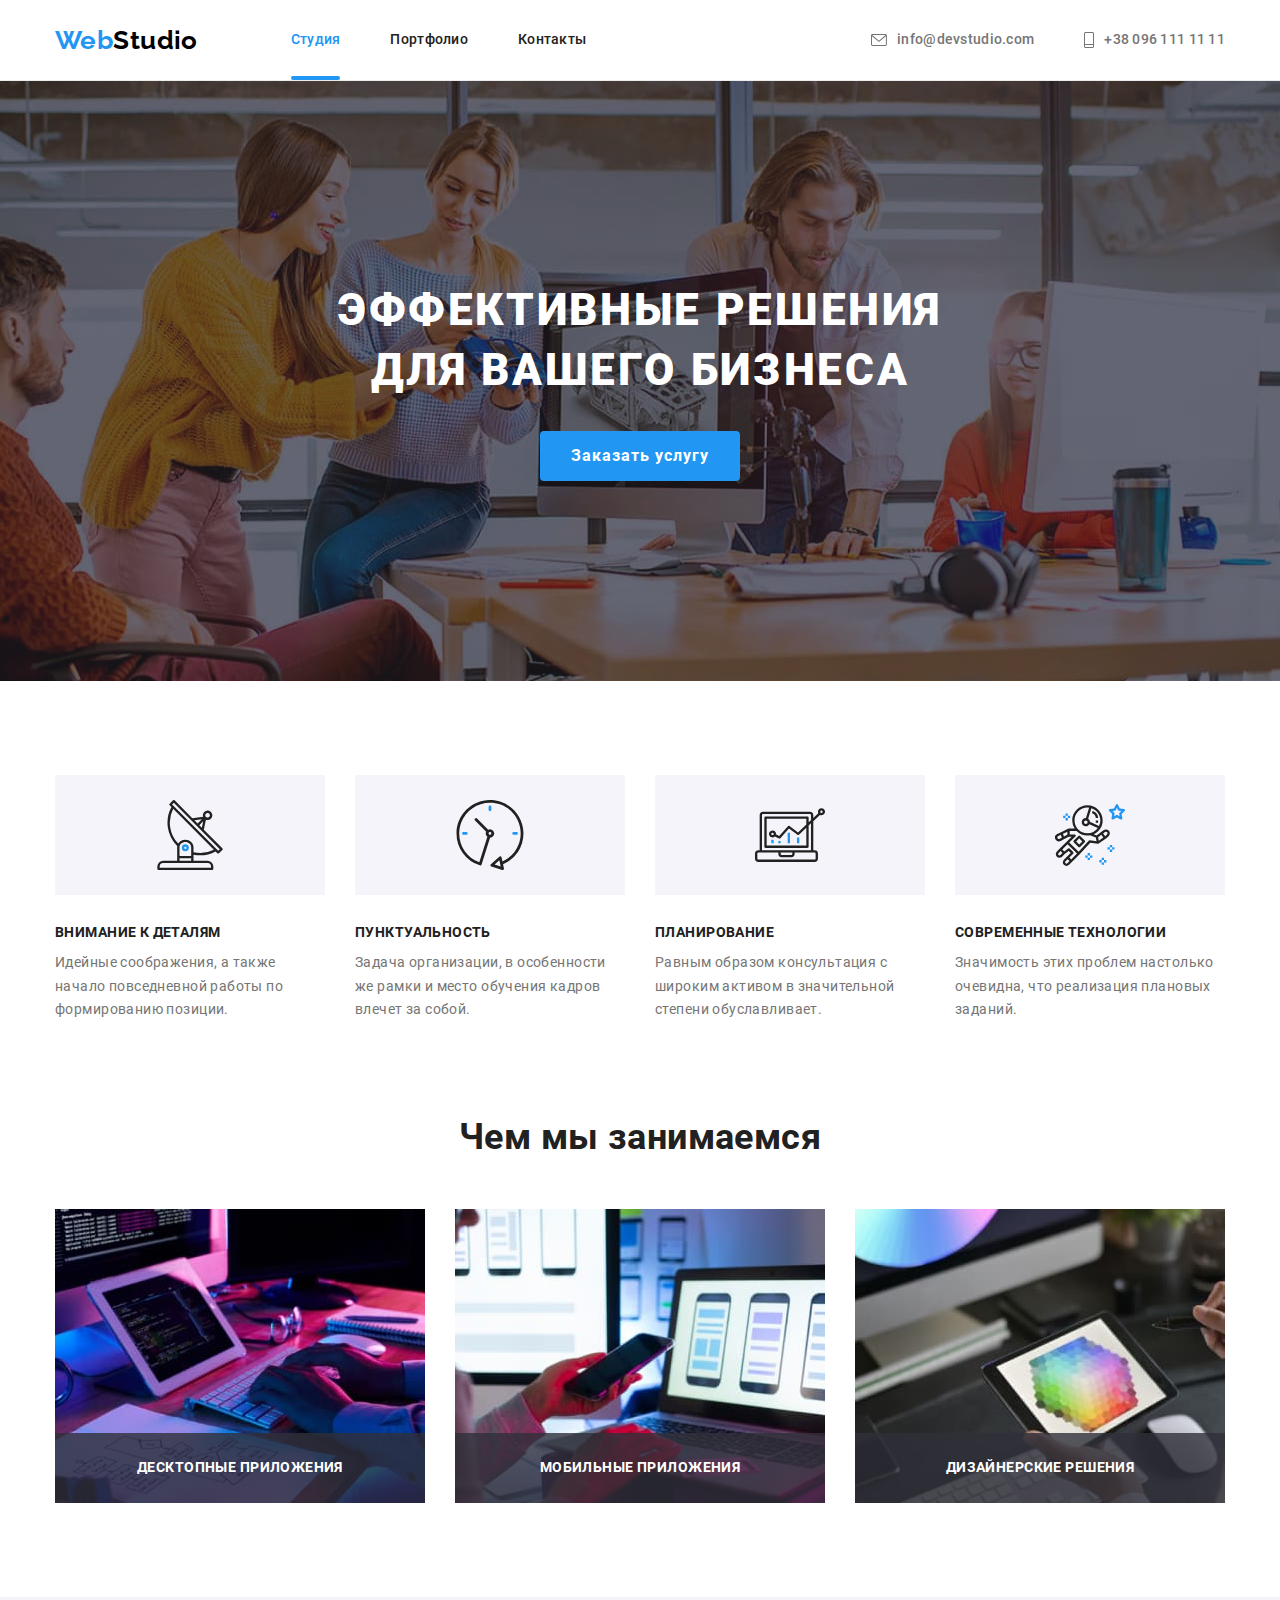
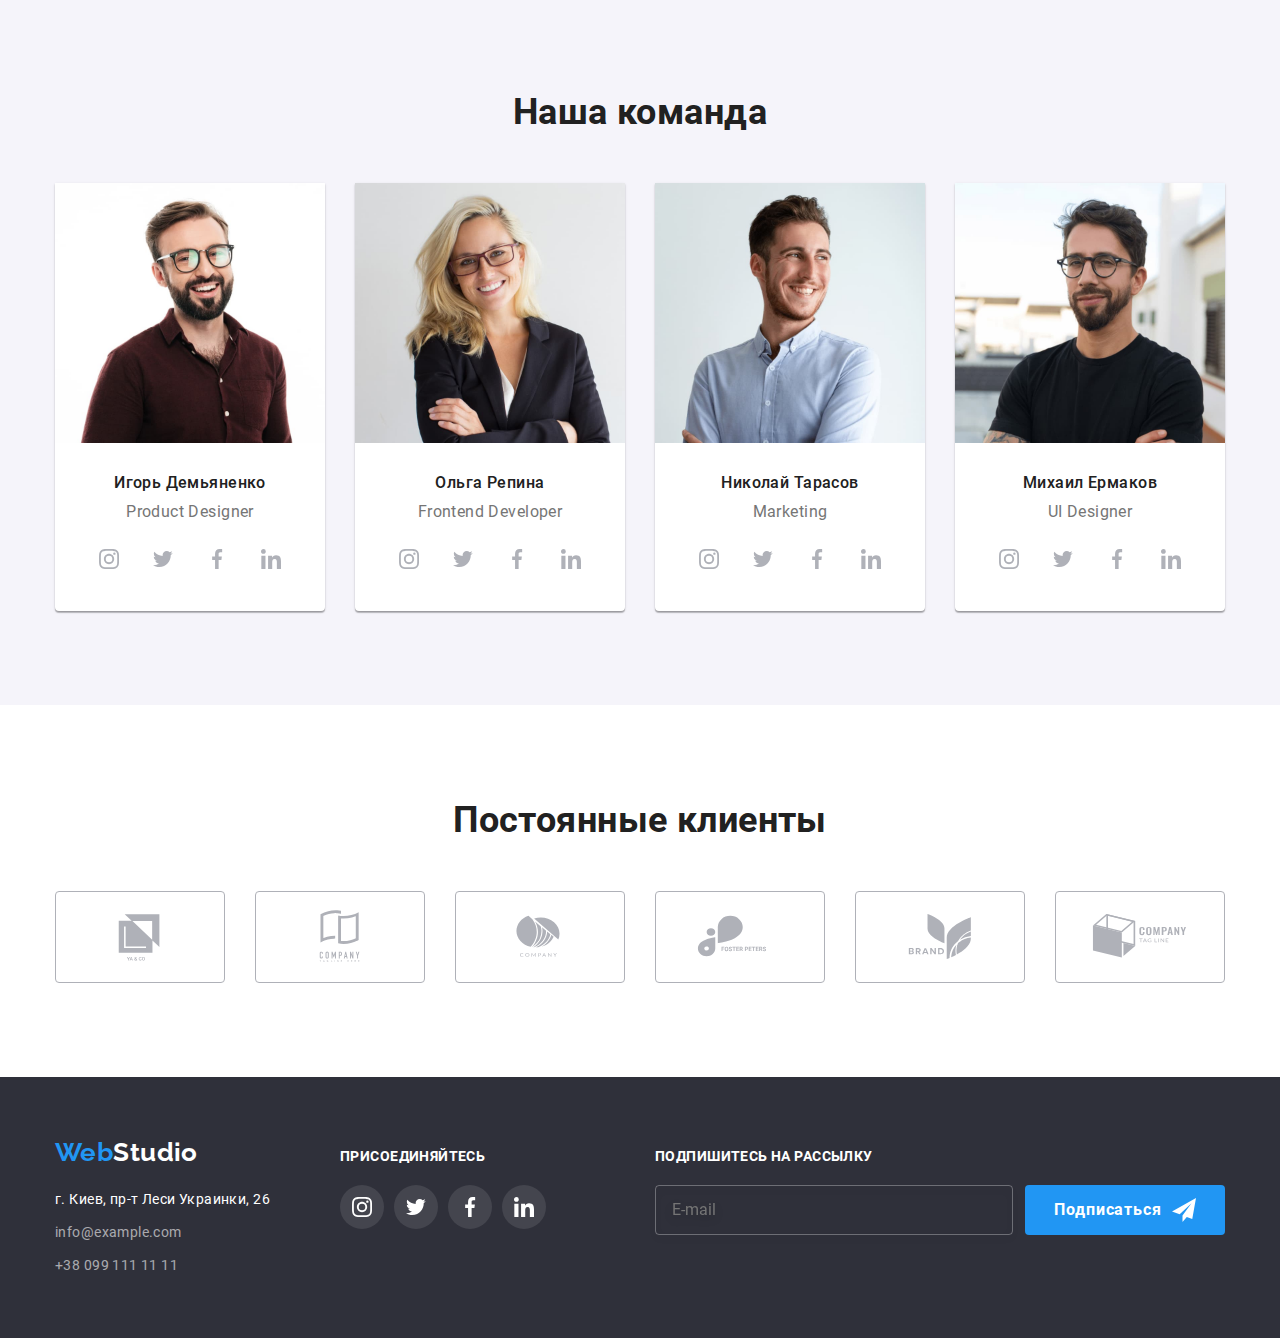
==== commit 6e0b2fac: "add all scss" ====
--- a/index.html
+++ b/index.html
@@ -195,26 +195,26 @@
               <h3 class="person__name">Игорь Демьяненко</h3>
               <p class="person__position" lang="en">Product Designer</p>
               <ul class="massenger list">
-                <li class="social">
-                  <a class="social__item social__item--white link" aria-label="инстаграм" href="">
+                <li class="massanger__item">
+                  <a class="social social--white link" aria-label="инстаграм" href="">
                     <svg class="" width="20px" height="20px">
                       <use href="./images/symbol-defs.svg#icon-instagram"></use></svg
                   ></a>
                 </li>
-                <li class="social">
-                  <a class="social__item social__item--white link" aria-label="твиттер" href="">
+                <li class="massanger__item">
+                  <a class="social social--white link" aria-label="твиттер" href="">
                     <svg class="" width="20px" height="20px">
                       <use href="./images/symbol-defs.svg#icon-twitter"></use></svg
                   ></a>
                 </li>
-                <li class="social">
-                  <a class="social__item social__item--white link" aria-label="фейсбук" href="">
+                <li class="massanger__item">
+                  <a class="social social--white link" aria-label="фейсбук" href="">
                     <svg class="" width="20px" height="20px">
                       <use href="./images/symbol-defs.svg#icon-facebook"></use></svg
                   ></a>
                 </li>
-                <li class="social">
-                  <a class="social__item social__item--white link" aria-label="линкедин" href="">
+                <li class="massanger__item">
+                  <a class="social social--white link" aria-label="линкедин" href="">
                     <svg class="" width="20px" height="20px">
                       <use href="./images/symbol-defs.svg#icon-linkedin"></use></svg
                   ></a>
@@ -227,26 +227,26 @@
               <h3 class="person__name">Ольга Репина</h3>
               <p class="person__position" lang="en">Frontend Developer</p>
               <ul class="massenger list">
-                <li class="social">
-                  <a class="social__item social__item--white link" aria-label="инстаграм" href="">
+                <li class="massanger__item">
+                  <a class="social social--white link" aria-label="инстаграм" href="">
                     <svg class="" width="20px" height="20px">
                       <use href="./images/symbol-defs.svg#icon-instagram"></use></svg
                   ></a>
                 </li>
-                <li class="social">
-                  <a class="social__item social__item--white link" aria-label="твиттер" href="">
+                <li class="massanger__item">
+                  <a class="social social--white link" aria-label="твиттер" href="">
                     <svg class="" width="20px" height="20px">
                       <use href="./images/symbol-defs.svg#icon-twitter"></use></svg
                   ></a>
                 </li>
-                <li class="social">
-                  <a class="social__item social__item--white link" aria-label="фейсбук" href="">
+                <li class="massanger__item">
+                  <a class="social social--white link" aria-label="фейсбук" href="">
                     <svg class="" width="20px" height="20px">
                       <use href="./images/symbol-defs.svg#icon-facebook"></use></svg
                   ></a>
                 </li>
-                <li class="social">
-                  <a class="social__item social__item--white link" aria-label="линкедин" href="">
+                <li class="massanger__item">
+                  <a class="social social--white link" aria-label="линкедин" href="">
                     <svg class="" width="20px" height="20px">
                       <use href="./images/symbol-defs.svg#icon-linkedin"></use></svg
                   ></a>
@@ -259,26 +259,26 @@
               <h3 class="person__name">Николай Тарасов</h3>
               <p class="person__position" lang="en">Marketing</p>
               <ul class="massenger list">
-                <li class="social">
-                  <a class="social__item social__item--white link" aria-label="инстаграм" href="">
+                <li class="massanger__item">
+                  <a class="social social--white link" aria-label="инстаграм" href="">
                     <svg class="" width="20px" height="20px">
                       <use href="./images/symbol-defs.svg#icon-instagram"></use></svg
                   ></a>
                 </li>
-                <li class="social">
-                  <a class="social__item social__item--white link" aria-label="твиттер" href="">
+                <li class="massanger__item">
+                  <a class="social social--white link" aria-label="твиттер" href="">
                     <svg class="" width="20px" height="20px">
                       <use href="./images/symbol-defs.svg#icon-twitter"></use></svg
                   ></a>
                 </li>
-                <li class="social">
-                  <a class="social__item social__item--white link" aria-label="фейсбук" href="">
+                <li class="massanger__item">
+                  <a class="social social--white link" aria-label="фейсбук" href="">
                     <svg class="" width="20px" height="20px">
                       <use href="./images/symbol-defs.svg#icon-facebook"></use></svg
                   ></a>
                 </li>
-                <li class="social">
-                  <a class="social__item social__item--white link" aria-label="линкедин" href="">
+                <li class="massanger__item">
+                  <a class="social social--white link" aria-label="линкедин" href="">
                     <svg class="" width="20px" height="20px">
                       <use href="./images/symbol-defs.svg#icon-linkedin"></use></svg
                   ></a>
@@ -291,26 +291,26 @@
               <h3 class="person__name">Михаил Ермаков</h3>
               <p class="person__position" lang="en">UI Designer</p>
               <ul class="massenger list">
-                <li class="social">
-                  <a class="social__item social__item--white link" aria-label="инстаграм" href="">
+                <li class="massanger__item">
+                  <a class="social social--white link" aria-label="инстаграм" href="">
                     <svg class="" width="20px" height="20px">
                       <use href="./images/symbol-defs.svg#icon-instagram"></use></svg
                   ></a>
                 </li>
-                <li class="social">
-                  <a class="social__item social__item--white link" aria-label="твиттер" href="">
+                <li class="massanger__item">
+                  <a class="social social--white link" aria-label="твиттер" href="">
                     <svg class="" width="20px" height="20px">
                       <use href="./images/symbol-defs.svg#icon-twitter"></use></svg
                   ></a>
                 </li>
-                <li class="social">
-                  <a class="social__item social__item--white link" aria-label="фейсбук" href="">
+                <li class="massanger__item">
+                  <a class="social social--white link" aria-label="фейсбук" href="">
                     <svg class="" width="20px" height="20px">
                       <use href="./images/symbol-defs.svg#icon-facebook"></use></svg
                   ></a>
                 </li>
-                <li class="social">
-                  <a class="social__item social__item--white link" aria-label="линкедин" href="">
+                <li class="massanger__item">
+                  <a class="social social--white link" aria-label="линкедин" href="">
                     <svg class="" width="20px" height="20px">
                       <use href="./images/symbol-defs.svg#icon-linkedin"></use></svg
                   ></a>
@@ -325,38 +325,38 @@
         <div class="container">
           <h2 class="title">Постоянные клиенты</h2>
           <ul class="klients__list list">
-            <li class="label">
-              <a class="label__icon link" aria-label="" href="">
+            <li class="klients__item">
+              <a class="label link" aria-label="" href="">
                 <svg class="" width="106px" height="60px">
                   <use href="./images/symbol-defs.svg#icon-logo"></use></svg
               ></a>
             </li>
-            <li class="label">
-              <a class="label__icon link" aria-label="" href="">
+            <li class="klients__item">
+              <a class="label link" aria-label="" href="">
                 <svg class="" width="106px" height="60px">
                   <use href="./images/symbol-defs.svg#icon-logo-1"></use></svg
               ></a>
             </li>
-            <li class="label">
-              <a class="label__icon link" aria-label="" href="">
+            <li class="klients__item">
+              <a class="label link" aria-label="" href="">
                 <svg class="" width="106px" height="60px">
                   <use href="./images/symbol-defs.svg#icon-logo-2"></use></svg
               ></a>
             </li>
-            <li class="label">
-              <a class="label__icon link" aria-label="" href="">
+            <li class="klients__item">
+              <a class="label link" aria-label="" href="">
                 <svg class="" width="106px" height="60px">
                   <use href="./images/symbol-defs.svg#icon-logo-3"></use></svg
               ></a>
             </li>
-            <li class="label">
-              <a class="label__icon link" aria-label="" href="">
+            <li class="klients__item">
+              <a class="label link" aria-label="" href="">
                 <svg class="" width="106px" height="60px">
                   <use href="./images/symbol-defs.svg#icon-logo-4"></use></svg
               ></a>
             </li>
-            <li class="label">
-              <a class="label__icon link" aria-label="" href="">
+            <li class="klients__item">
+              <a class="label link" aria-label="" href="">
                 <svg class="" width="106px" height="60px">
                   <use href="./images/symbol-defs.svg#icon-logo-5"></use></svg
               ></a>
@@ -375,16 +375,16 @@
           </a>
           <address>
             <ul class="connection list">
-              <li class="communication">
-                <a class="communication__address link" href=""> г. Киев, пр-т Леси Украинки, 26</a>
+              <li class="connection__item">
+                <a class="communication link" href=""> г. Киев, пр-т Леси Украинки, 26</a>
               </li>
-              <li class="communication">
-                <a class="communication__contact link" href="mailto:info@example.com"
+              <li class="connection__item">
+                <a class="communication communication--grey link" href="mailto:info@example.com"
                   >info@example.com</a
                 >
               </li>
-              <li class="communication">
-                <a class="communication__contact link" href="tel:+380991111111"
+              <li class="connection__item">
+                <a class="communication communication--grey link" href="tel:+380991111111"
                   >+38 099 111 11 11</a
                 >
               </li>
@@ -394,26 +394,26 @@
         <div class="join">
           <p class="subtitle">Присоединяйтесь</p>
           <ul class="massenger list">
-            <li class="social">
-              <a class="social__item social__item--grey link" aria-label="инстаграм" href="">
+            <li class="massanger__item">
+              <a class="social social--grey link" aria-label="инстаграм" href="">
                 <svg class="" width="20px" height="20px">
                   <use href="./images/symbol-defs.svg#icon-instagram"></use></svg
               ></a>
             </li>
-            <li class="social">
-              <a class="social__item social__item--grey link" aria-label="твиттер" href="">
+            <li class="massanger__item">
+              <a class="social social--grey link" aria-label="твиттер" href="">
                 <svg class="" width="20px" height="20px">
                   <use href="./images/symbol-defs.svg#icon-twitter"></use></svg
               ></a>
             </li>
-            <li class="social">
-              <a class="social__item social__item--grey link" aria-label="фейсбук" href="">
+            <li class="massanger__item">
+              <a class="social social--grey link" aria-label="фейсбук" href="">
                 <svg class="" width="20px" height="20px">
                   <use href="./images/symbol-defs.svg#icon-facebook"></use></svg
               ></a>
             </li>
-            <li class="social">
-              <a class="social__item social__item--grey link" aria-label="линкедин" href="">
+            <li class="massanger__item">
+              <a class="social social--grey link" aria-label="линкедин" href="">
                 <svg class="" width="20px" height="20px">
                   <use href="./images/symbol-defs.svg#icon-linkedin"></use></svg
               ></a>
--- a/css/main.min.css
+++ b/css/main.min.css
@@ -1 +1 @@
-/*! modern-normalize v1.1.0 | MIT License | https://github.com/sindresorhus/modern-normalize */*,::before,::after{-webkit-box-sizing:border-box;box-sizing:border-box}html{line-height:1.15;-webkit-text-size-adjust:100%;-moz-tab-size:4;-o-tab-size:4;tab-size:4}body{margin:0;font-family:system-ui,-apple-system,"Segoe UI",Roboto,Helvetica,Arial,sans-serif,"Apple Color Emoji","Segoe UI Emoji"}hr{height:0;color:inherit}abbr[title]{-webkit-text-decoration:underline dotted;text-decoration:underline dotted}b,strong{font-weight:bolder}code,kbd,samp,pre{font-family:ui-monospace,SFMono-Regular,Consolas,"Liberation Mono",Menlo,monospace;font-size:1em}small{font-size:80%}sub,sup{font-size:75%;line-height:0;position:relative;vertical-align:baseline}sub{bottom:-0.25em}sup{top:-0.5em}table{text-indent:0;border-color:inherit}button,input,optgroup,select,textarea{font-family:inherit;font-size:100%;line-height:1.15;margin:0}button,select{text-transform:none}button,[type=button],[type=reset],[type=submit]{-webkit-appearance:button}::-moz-focus-inner{border-style:none;padding:0}:-moz-focusring{outline:1px dotted ButtonText}:-moz-ui-invalid{box-shadow:none}legend{padding:0}progress{vertical-align:baseline}::-webkit-inner-spin-button,::-webkit-outer-spin-button{height:auto}[type=search]{-webkit-appearance:textfield;outline-offset:-2px}::-webkit-search-decoration{-webkit-appearance:none}::-webkit-file-upload-button{-webkit-appearance:button;font:inherit}summary{display:list-item}@font-face{font-family:"Roboto";font-style:normal;font-weight:400;src:url("../fonts/roboto-v30-latin-ext_latin_cyrillic-ext_cyrillic-regular.eot");src:local(""),url("../fonts/roboto-v30-latin-ext_latin_cyrillic-ext_cyrillic-regular.eot?#iefix") format("embedded-opentype"),url("../fonts/roboto-v30-latin-ext_latin_cyrillic-ext_cyrillic-regular.woff2") format("woff2"),url("../fonts/roboto-v30-latin-ext_latin_cyrillic-ext_cyrillic-regular.woff") format("woff"),url("../fonts/roboto-v30-latin-ext_latin_cyrillic-ext_cyrillic-regular.ttf") format("truetype"),url("../fonts/roboto-v30-latin-ext_latin_cyrillic-ext_cyrillic-regular.svg#Roboto") format("svg")}@font-face{font-family:"Roboto";font-style:normal;font-weight:500;src:url("../fonts/roboto-v30-latin-ext_latin_cyrillic-ext_cyrillic-500.eot");src:local(""),url("../fonts/roboto-v30-latin-ext_latin_cyrillic-ext_cyrillic-500.eot?#iefix") format("embedded-opentype"),url("../fonts/roboto-v30-latin-ext_latin_cyrillic-ext_cyrillic-500.woff2") format("woff2"),url("../fonts/roboto-v30-latin-ext_latin_cyrillic-ext_cyrillic-500.woff") format("woff"),url("../fonts/roboto-v30-latin-ext_latin_cyrillic-ext_cyrillic-500.ttf") format("truetype"),url("../fonts/roboto-v30-latin-ext_latin_cyrillic-ext_cyrillic-500.svg#Roboto") format("svg")}@font-face{font-family:"Roboto";font-style:normal;font-weight:700;src:url("../fonts/roboto-v30-latin-ext_latin_cyrillic-ext_cyrillic-700.eot");src:local(""),url("../fonts/roboto-v30-latin-ext_latin_cyrillic-ext_cyrillic-700.eot?#iefix") format("embedded-opentype"),url("../fonts/roboto-v30-latin-ext_latin_cyrillic-ext_cyrillic-700.woff2") format("woff2"),url("../fonts/roboto-v30-latin-ext_latin_cyrillic-ext_cyrillic-700.woff") format("woff"),url("../fonts/roboto-v30-latin-ext_latin_cyrillic-ext_cyrillic-700.ttf") format("truetype"),url("../fonts/roboto-v30-latin-ext_latin_cyrillic-ext_cyrillic-700.svg#Roboto") format("svg")}@font-face{font-family:"Roboto";font-style:normal;font-weight:900;src:url("../fonts/roboto-v30-latin-ext_latin_cyrillic-ext_cyrillic-900.eot");src:local(""),url("../fonts/roboto-v30-latin-ext_latin_cyrillic-ext_cyrillic-900.eot?#iefix") format("embedded-opentype"),url("../fonts/roboto-v30-latin-ext_latin_cyrillic-ext_cyrillic-900.woff2") format("woff2"),url("../fonts/roboto-v30-latin-ext_latin_cyrillic-ext_cyrillic-900.woff") format("woff"),url("../fonts/roboto-v30-latin-ext_latin_cyrillic-ext_cyrillic-900.ttf") format("truetype"),url("../fonts/roboto-v30-latin-ext_latin_cyrillic-ext_cyrillic-900.svg#Roboto") format("svg")}@font-face{font-family:"Raleway";font-style:normal;font-weight:700;src:url("../fonts/raleway-v27-latin-ext_latin_cyrillic-ext_cyrillic-700.eot");src:local(""),url("../fonts/raleway-v27-latin-ext_latin_cyrillic-ext_cyrillic-700.eot?#iefix") format("embedded-opentype"),url("../fonts/raleway-v27-latin-ext_latin_cyrillic-ext_cyrillic-700.woff2") format("woff2"),url("../fonts/raleway-v27-latin-ext_latin_cyrillic-ext_cyrillic-700.woff") format("woff"),url("../fonts/raleway-v27-latin-ext_latin_cyrillic-ext_cyrillic-700.ttf") format("truetype"),url("../fonts/raleway-v27-latin-ext_latin_cyrillic-ext_cyrillic-700.svg#Raleway") format("svg")}h1,h2,h3,h4,p,li,ul,a{margin:0;padding:0}ul{list-style-type:none}a{text-decoration:none;color:currentColor}img{display:block;max-width:100%;height:auto}body{font-family:"Roboto",sans-serif;color:#757575;font-weight:400;font-size:14px;line-height:1.71;letter-spacing:.03em}.container{width:1200px;padding:0 15px;margin-left:auto;margin-right:auto}.section{padding:94px 0}.hidden{position:absolute;width:1px;height:1px;margin:-1px;border:0;padding:0;white-space:nowrap;-webkit-clip-path:inset(100%);clip-path:inset(100%);clip:rect(0 0 0 0);overflow:hidden}.pages__link:hover,.contact__link:hover,.pages__link:focus,.contact__link:focus,.pages__link:active,.contact__link:active{color:#2196f3}.info,.header__container,.nav,.navigation,.contact__link{display:-webkit-box;display:-ms-flexbox;display:flex;-ms-flex-wrap:wrap;flex-wrap:wrap;-webkit-box-align:center;-ms-flex-align:center;align-items:center}.header{border-bottom:1px solid #ececec}.header__container{height:80px}.logo{display:block;font-family:"Raleway",sans-serif;font-weight:700;font-size:26px;line-height:1.19;color:#2196f3}.logo__txt--black{color:#000}.pages:not(:last-child),.contact:not(:last-child){margin-right:50px}.navigation{margin-left:93px}.pages__link{padding:32px 0;color:#212121;font-weight:500;font-size:14px;line-height:.88;letter-spacing:.02em}.info{margin-left:auto}.contact__link{padding:20px 0;font-weight:500;font-size:14px;line-height:1.14;letter-spacing:.02em;color:#757575}.contact__icon{margin-right:10px;fill:currentColor}.pages__link--curent{color:#2196f3;position:relative}.pages__link--curent::after{content:"";height:4px;background:#2196f3;border-radius:2px;top:100%;left:0;width:100%;position:absolute;-webkit-transform:translate(0, -3px);transform:translate(0, -3px)}/*# sourceMappingURL=main.min.css.map */+/*! modern-normalize v1.1.0 | MIT License | https://github.com/sindresorhus/modern-normalize */*,::before,::after{-webkit-box-sizing:border-box;box-sizing:border-box}html{line-height:1.15;-webkit-text-size-adjust:100%;-moz-tab-size:4;-o-tab-size:4;tab-size:4}body{margin:0;font-family:system-ui,-apple-system,"Segoe UI",Roboto,Helvetica,Arial,sans-serif,"Apple Color Emoji","Segoe UI Emoji"}hr{height:0;color:inherit}abbr[title]{-webkit-text-decoration:underline dotted;text-decoration:underline dotted}b,strong{font-weight:bolder}code,kbd,samp,pre{font-family:ui-monospace,SFMono-Regular,Consolas,"Liberation Mono",Menlo,monospace;font-size:1em}small{font-size:80%}sub,sup{font-size:75%;line-height:0;position:relative;vertical-align:baseline}sub{bottom:-0.25em}sup{top:-0.5em}table{text-indent:0;border-color:inherit}button,input,optgroup,select,textarea{font-family:inherit;font-size:100%;line-height:1.15;margin:0}button,select{text-transform:none}button,[type=button],[type=reset],[type=submit]{-webkit-appearance:button}::-moz-focus-inner{border-style:none;padding:0}:-moz-focusring{outline:1px dotted ButtonText}:-moz-ui-invalid{box-shadow:none}legend{padding:0}progress{vertical-align:baseline}::-webkit-inner-spin-button,::-webkit-outer-spin-button{height:auto}[type=search]{-webkit-appearance:textfield;outline-offset:-2px}::-webkit-search-decoration{-webkit-appearance:none}::-webkit-file-upload-button{-webkit-appearance:button;font:inherit}summary{display:list-item}@font-face{font-family:"Roboto";font-style:normal;font-weight:400;src:url("../fonts/roboto-v30-latin-ext_latin_cyrillic-ext_cyrillic-regular.eot");src:local(""),url("../fonts/roboto-v30-latin-ext_latin_cyrillic-ext_cyrillic-regular.eot?#iefix") format("embedded-opentype"),url("../fonts/roboto-v30-latin-ext_latin_cyrillic-ext_cyrillic-regular.woff2") format("woff2"),url("../fonts/roboto-v30-latin-ext_latin_cyrillic-ext_cyrillic-regular.woff") format("woff"),url("../fonts/roboto-v30-latin-ext_latin_cyrillic-ext_cyrillic-regular.ttf") format("truetype"),url("../fonts/roboto-v30-latin-ext_latin_cyrillic-ext_cyrillic-regular.svg#Roboto") format("svg")}@font-face{font-family:"Roboto";font-style:normal;font-weight:500;src:url("../fonts/roboto-v30-latin-ext_latin_cyrillic-ext_cyrillic-500.eot");src:local(""),url("../fonts/roboto-v30-latin-ext_latin_cyrillic-ext_cyrillic-500.eot?#iefix") format("embedded-opentype"),url("../fonts/roboto-v30-latin-ext_latin_cyrillic-ext_cyrillic-500.woff2") format("woff2"),url("../fonts/roboto-v30-latin-ext_latin_cyrillic-ext_cyrillic-500.woff") format("woff"),url("../fonts/roboto-v30-latin-ext_latin_cyrillic-ext_cyrillic-500.ttf") format("truetype"),url("../fonts/roboto-v30-latin-ext_latin_cyrillic-ext_cyrillic-500.svg#Roboto") format("svg")}@font-face{font-family:"Roboto";font-style:normal;font-weight:700;src:url("../fonts/roboto-v30-latin-ext_latin_cyrillic-ext_cyrillic-700.eot");src:local(""),url("../fonts/roboto-v30-latin-ext_latin_cyrillic-ext_cyrillic-700.eot?#iefix") format("embedded-opentype"),url("../fonts/roboto-v30-latin-ext_latin_cyrillic-ext_cyrillic-700.woff2") format("woff2"),url("../fonts/roboto-v30-latin-ext_latin_cyrillic-ext_cyrillic-700.woff") format("woff"),url("../fonts/roboto-v30-latin-ext_latin_cyrillic-ext_cyrillic-700.ttf") format("truetype"),url("../fonts/roboto-v30-latin-ext_latin_cyrillic-ext_cyrillic-700.svg#Roboto") format("svg")}@font-face{font-family:"Roboto";font-style:normal;font-weight:900;src:url("../fonts/roboto-v30-latin-ext_latin_cyrillic-ext_cyrillic-900.eot");src:local(""),url("../fonts/roboto-v30-latin-ext_latin_cyrillic-ext_cyrillic-900.eot?#iefix") format("embedded-opentype"),url("../fonts/roboto-v30-latin-ext_latin_cyrillic-ext_cyrillic-900.woff2") format("woff2"),url("../fonts/roboto-v30-latin-ext_latin_cyrillic-ext_cyrillic-900.woff") format("woff"),url("../fonts/roboto-v30-latin-ext_latin_cyrillic-ext_cyrillic-900.ttf") format("truetype"),url("../fonts/roboto-v30-latin-ext_latin_cyrillic-ext_cyrillic-900.svg#Roboto") format("svg")}@font-face{font-family:"Raleway";font-style:normal;font-weight:700;src:url("../fonts/raleway-v27-latin-ext_latin_cyrillic-ext_cyrillic-700.eot");src:local(""),url("../fonts/raleway-v27-latin-ext_latin_cyrillic-ext_cyrillic-700.eot?#iefix") format("embedded-opentype"),url("../fonts/raleway-v27-latin-ext_latin_cyrillic-ext_cyrillic-700.woff2") format("woff2"),url("../fonts/raleway-v27-latin-ext_latin_cyrillic-ext_cyrillic-700.woff") format("woff"),url("../fonts/raleway-v27-latin-ext_latin_cyrillic-ext_cyrillic-700.ttf") format("truetype"),url("../fonts/raleway-v27-latin-ext_latin_cyrillic-ext_cyrillic-700.svg#Raleway") format("svg")}h1,h2,h3,h4,p,li,ul,a{margin:0;padding:0}ul{list-style-type:none}a{text-decoration:none;color:currentColor;-webkit-transition:color 250ms cubic-bezier(0.4, 0, 0.2, 1);transition:color 250ms cubic-bezier(0.4, 0, 0.2, 1)}img{display:block;max-width:100%;height:auto}body{font-family:"Roboto",sans-serif;color:#757575;font-weight:400;font-size:14px;line-height:1.71;letter-spacing:.03em}.container{width:1200px;padding:0 15px;margin-left:auto;margin-right:auto}.section{padding:94px 0}.hidden{position:absolute;width:1px;height:1px;margin:-1px;border:0;padding:0;white-space:nowrap;-webkit-clip-path:inset(100%);clip-path:inset(100%);clip:rect(0 0 0 0);overflow:hidden}.contact__link:hover,.pages__link:hover,.contact__link:focus,.pages__link:focus,.contact__link:active,.pages__link:active{color:#2196f3}.team__list,.massenger,.thing__desc,.work__list,.benefits__icon,.benefits,.characteristic__list,.policy,.info,.header__container,.nav,.navigation,.contact__link{display:-webkit-box;display:-ms-flexbox;display:flex;-ms-flex-wrap:wrap;flex-wrap:wrap;-webkit-box-align:center;-ms-flex-align:center;align-items:center}.button{display:-webkit-box;display:-ms-flexbox;display:flex;-webkit-box-align:center;-ms-flex-align:center;align-items:center;-webkit-box-pack:center;-ms-flex-pack:center;justify-content:center;margin-left:auto;margin-right:auto;-webkit-transition:background-color 250ms cubic-bezier(0.4, 0, 0.2, 1);transition:background-color 250ms cubic-bezier(0.4, 0, 0.2, 1);width:200px;height:50px;padding:0;border:2px rgba(0,0,0,0);border-radius:4px;text-align:center;color:#fff;background-color:#2196f3;font-weight:700;font-size:16px;line-height:1.88;letter-spacing:.06em;cursor:pointer}.button:active,.button:hover,.button:focus{background-color:#188ce8}.textaria,.input__area{display:block;width:100%;border:1px solid rgba(33,33,33,.2);border-radius:4px;outline:rgba(0,0,0,0);cursor:pointer}.header{border-bottom:1px solid #ececec}.header__container{height:80px}.logo{display:block;font-family:"Raleway",sans-serif;font-weight:700;font-size:26px;line-height:1.19;color:#2196f3}.logo__txt--black{color:#000}.pages:not(:last-child),.contact:not(:last-child){margin-right:50px}.navigation{margin-left:93px}.pages__link{padding:32px 0;color:#212121;font-weight:500;font-size:14px;line-height:.88;letter-spacing:.02em}.info{margin-left:auto}.contact__link{padding:20px 0;font-weight:500;font-size:14px;line-height:1.14;letter-spacing:.02em;color:#757575}.contact__icon{margin-right:10px;fill:currentColor}.pages__link--curent{color:#2196f3;position:relative}.pages__link--curent::after{content:"";height:4px;background:#2196f3;border-radius:2px;top:100%;left:0;width:100%;position:absolute;-webkit-transform:translate(0, -3px);transform:translate(0, -3px)}.hero{line-height:1.36;letter-spacing:.06em;background-color:#c4c4c4;background-image:-webkit-gradient(linear, left top, left bottom, from(rgba(47, 48, 58, 0.4)), to(rgba(47, 48, 58, 0.4))),url(/images/hero.jpg);background-image:linear-gradient(rgba(47, 48, 58, 0.4), rgba(47, 48, 58, 0.4)),url(/images/hero.jpg);background-repeat:no-repeat;background-position:center;max-width:1600px;margin:0 auto}.hero__container{padding:200px 0}.slogan{text-align:center}.slogan__title{margin:auto;margin-bottom:30px;font-weight:900;font-size:44px;width:696px;color:#fff;letter-spacing:.06em;line-height:1.36;text-transform:uppercase}.backdrop{-webkit-transition-property:opacity,visibility,-webkit-transform;transition-property:opacity,visibility,-webkit-transform;transition-property:opacity,visibility,transform;transition-property:opacity,visibility,transform,-webkit-transform;-webkit-transition-duration:250ms;transition-duration:250ms;-webkit-transition-timing-function:cubic-bezier(0.4, 0, 0.2, 1);transition-timing-function:cubic-bezier(0.4, 0, 0.2, 1);z-index:100;position:fixed;top:0;left:0;width:100%;height:100%;opacity:1;visibility:visible;background-color:rgba(0,0,0,.2)}.backdrop--is-hidden{-webkit-transform:rotateZ(0.5turn);transform:rotateZ(0.5turn);visibility:hidden;opacity:0;pointer-events:none}.modal{-webkit-transition-property:none,none,-webkit-transform;transition-property:none,none,-webkit-transform;transition-property:transform,none,none;transition-property:transform,none,none,-webkit-transform;-webkit-transition-duration:250ms;transition-duration:250ms;-webkit-transition-timing-function:cubic-bezier(0.4, 0, 0.2, 1);transition-timing-function:cubic-bezier(0.4, 0, 0.2, 1);position:absolute;top:50%;left:50%;-webkit-transform:translate(-50%, -50%) scale(1);transform:translate(-50%, -50%) scale(1);padding:40px;background-color:#fff;-webkit-box-shadow:0px 1px 3px rgba(0,0,0,.12),0px 1px 1px rgba(0,0,0,.14),0px 2px 1px rgba(0,0,0,.2);box-shadow:0px 1px 3px rgba(0,0,0,.12),0px 1px 1px rgba(0,0,0,.14),0px 2px 1px rgba(0,0,0,.2);border-radius:4px}.modal__close{-webkit-transition-property:fill,none,none;transition-property:fill,none,none;-webkit-transition-duration:250ms;transition-duration:250ms;-webkit-transition-timing-function:cubic-bezier(0.4, 0, 0.2, 1);transition-timing-function:cubic-bezier(0.4, 0, 0.2, 1);position:absolute;display:-webkit-box;display:-ms-flexbox;display:flex;-webkit-box-align:center;-ms-flex-align:center;align-items:center;-webkit-box-pack:center;-ms-flex-pack:center;justify-content:center;top:8px;right:8px;width:30px;height:30px;background-color:rgba(0,0,0,0);border-radius:50%;border:1px solid rgba(0,0,0,.1);cursor:pointer}.modal__close:focus,.modal__close:hover,.modal__close:active{fill:#2196f3}.modal__txt{display:block;color:#212121;font-size:20px;line-height:1.15;text-align:center;margin-bottom:12px}.modal__form{display:-webkit-box;display:-ms-flexbox;display:flex;-webkit-box-orient:vertical;-webkit-box-direction:normal;-ms-flex-direction:column;flex-direction:column;font-size:12px;line-height:1.17;letter-spacing:.01em}.data{margin-bottom:10px}.input{-webkit-transition-property:fill,none,none;transition-property:fill,none,none;-webkit-transition-duration:250ms;transition-duration:250ms;-webkit-transition-timing-function:cubic-bezier(0.4, 0, 0.2, 1);transition-timing-function:cubic-bezier(0.4, 0, 0.2, 1);position:relative;display:block;cursor:pointer;margin-top:4px}.input:focus-within{fill:#2196f3}.input__icon{position:absolute;top:50%;left:12px;-webkit-transform:translate(0, -50%);transform:translate(0, -50%)}.input__area{-webkit-transition-property:border-color,none,none;transition-property:border-color,none,none;-webkit-transition-duration:250ms;transition-duration:250ms;-webkit-transition-timing-function:cubic-bezier(0.4, 0, 0.2, 1);transition-timing-function:cubic-bezier(0.4, 0, 0.2, 1);height:40px;padding:12px 0 12px 42px}.input__area:focus{border-color:#2196f3}.textaria{-webkit-transition-property:border-color,font-size,line-height;transition-property:border-color,font-size,line-height;-webkit-transition-duration:250ms;transition-duration:250ms;-webkit-transition-timing-function:cubic-bezier(0.4, 0, 0.2, 1);transition-timing-function:cubic-bezier(0.4, 0, 0.2, 1);margin-top:4px;height:120px;padding:12px 16px;resize:none}.textaria:focus{border-color:#2196f3;font-size:14px;line-height:1.14}.policy{margin:20px auto 30px auto;font-size:14px;line-height:1.71}.policy__icon{-webkit-transition-property:background-image,background-color,none;transition-property:background-image,background-color,none;-webkit-transition-duration:250ms;transition-duration:250ms;-webkit-transition-timing-function:cubic-bezier(0.4, 0, 0.2, 1);transition-timing-function:cubic-bezier(0.4, 0, 0.2, 1);display:inline-block;width:16px;height:15px;border:2px solid #212121;border-radius:2px}.hidden:checked+.policy__icon{background-image:url(/images/icon-check.svg);background-color:#2196f3;background-size:contain;background-origin:border-box;border-color:rgba(0,0,0,0)}.policy__txt{margin-left:7px}.policy__link{color:#2196f3}.button--shadow{-webkit-box-shadow:0px 1px 3px rgba(0,0,0,.12),0px 1px 1px rgba(0,0,0,.14),0px 2px 1px rgba(0,0,0,.2);box-shadow:0px 1px 3px rgba(0,0,0,.12),0px 1px 1px rgba(0,0,0,.14),0px 2px 1px rgba(0,0,0,.2)}.title{margin-bottom:50px;color:#212121;font-size:36px;line-height:1.17;text-align:center}.benefits{width:270px}.benefits:not(:nth-child(n+4)){margin-right:30px}.benefits__icon{-webkit-box-pack:center;-ms-flex-pack:center;justify-content:center;background-color:#f5f4fa;width:270px;height:120px;margin-bottom:30px}.benefits__title{margin-bottom:10px;color:#212121;font-size:14px;line-height:1.14;text-transform:uppercase}.work{padding-top:0}.thing{position:relative;z-index:10}.thing:not(:nth-child(n+3)){margin-right:30px}.thing__desc{position:absolute;bottom:0;left:0;-webkit-box-pack:center;-ms-flex-pack:center;justify-content:center;width:370px;height:70px;font-weight:700;line-height:1.14;text-transform:uppercase;color:#fff;background:rgba(47,48,58,.8)}.team{background-color:#f5f4fa}.team__list,.massenger{-webkit-box-pack:center;-ms-flex-pack:center;justify-content:center}.person{padding-bottom:30px;width:270px;background-color:#fff;-webkit-box-shadow:0px 1px 3px rgba(0,0,0,.12),0px 1px 1px rgba(0,0,0,.14),0px 2px 1px rgba(0,0,0,.2);box-shadow:0px 1px 3px rgba(0,0,0,.12),0px 1px 1px rgba(0,0,0,.14),0px 2px 1px rgba(0,0,0,.2);border-radius:0px 0px 4px 4px}.person:not(:nth-child(n+4)){margin-right:30px}.person__name{margin:30px 0 10px 0;color:#212121;font-weight:500;font-size:16px;line-height:1.19;text-align:center}.person__position{margin-bottom:16px;font-size:16px;line-height:1.19;text-align:center}.massanger__item:not(:last-child){margin-right:10px}.social--white{fill:#afb1b8;background-color:rgba(0,0,0,0);-webkit-transition:background-color 250ms cubic-bezier(0.4, 0, 0.2, 1),fill 250ms cubic-bezier(0.4, 0, 0.2, 1);transition:background-color 250ms cubic-bezier(0.4, 0, 0.2, 1),fill 250ms cubic-bezier(0.4, 0, 0.2, 1);width:100%;height:100%;display:-webkit-box;display:-ms-flexbox;display:flex;width:44px;height:44px;-webkit-box-align:center;-ms-flex-align:center;align-items:center;-webkit-box-pack:center;-ms-flex-pack:center;justify-content:center;border-radius:50%;cursor:pointer}.social:active,.social:hover,.social:focus{background-color:#2196f3;fill:#fff}.klients__list{display:-webkit-box;display:-ms-flexbox;display:flex;-webkit-box-pack:center;-ms-flex-pack:center;justify-content:center}.klients__item:not(:last-child){margin-right:30px}.label{-webkit-transition-property:border,fill,none;transition-property:border,fill,none;-webkit-transition-duration:250ms;transition-duration:250ms;-webkit-transition-timing-function:cubic-bezier(0.4, 0, 0.2, 1);transition-timing-function:cubic-bezier(0.4, 0, 0.2, 1);display:-webkit-box;display:-ms-flexbox;display:flex;-webkit-box-pack:center;-ms-flex-pack:center;justify-content:center;-webkit-box-align:center;-ms-flex-align:center;align-items:center;width:170px;height:92px;border:1px solid #afb1b8;border-radius:4px;fill:#afb1b8;cursor:pointer}.label:active,.label:hover,.label:focus{border:1px solid #2196f3;fill:#2196f3}.footer{background-color:#2f303a;padding:60px 0}.footer__container{display:-webkit-box;display:-ms-flexbox;display:flex;-webkit-box-align:baseline;-ms-flex-align:baseline;align-items:baseline}.information{margin-right:70px}.logo{display:block;font-family:"Raleway",sans-serif;font-weight:700;font-size:26px;line-height:1.19;color:#2196f3}.logo__txt--white{color:#fff}.connection{margin-top:20px}.connection__item:not(:last-child){margin-bottom:9px}.communication{padding:4px 0;font-style:normal;color:#fff}.communication--grey{padding:4px 0;font-style:normal;color:rgba(255,255,255,.6)}.communication:hover,.communication:focus,.communication:active{color:#2196f3}.subtitle{margin-bottom:20px;line-height:1.14;text-transform:uppercase;color:#fff;font-weight:700}.social--grey{fill:#fff;background-color:rgba(255,255,255,.1);-webkit-transition:background-color 250ms cubic-bezier(0.4, 0, 0.2, 1),fill 250ms cubic-bezier(0.4, 0, 0.2, 1);transition:background-color 250ms cubic-bezier(0.4, 0, 0.2, 1),fill 250ms cubic-bezier(0.4, 0, 0.2, 1);width:100%;height:100%;display:-webkit-box;display:-ms-flexbox;display:flex;width:44px;height:44px;-webkit-box-align:center;-ms-flex-align:center;align-items:center;-webkit-box-pack:center;-ms-flex-pack:center;justify-content:center;border-radius:50%;cursor:pointer}.email{margin-left:auto;display:-webkit-box;display:-ms-flexbox;display:flex;-webkit-box-align:end;-ms-flex-align:end;align-items:flex-end}.email__col{display:-webkit-box;display:-ms-flexbox;display:flex;-webkit-box-orient:vertical;-webkit-box-direction:normal;-ms-flex-direction:column;flex-direction:column}.email__input{margin-right:12px;padding:15px 16px;width:358px;height:50px;border:1px solid rgba(255,255,255,.3);-webkit-filter:drop-shadow(0px 4px 4px rgba(0, 0, 0, 0.15));filter:drop-shadow(0px 4px 4px rgba(0, 0, 0, 0.15));border-radius:4px;color:rgba(0,0,0,0);font-size:16px;line-height:1.25;color:rgba(255,255,255,.6);background-color:rgba(0,0,0,0)}.button--img::after{content:"";margin-left:10px;width:24px;height:24px;background-image:url("../images/icon-send.svg");background-size:contein}.control{display:-webkit-box;display:-ms-flexbox;display:flex;-webkit-box-pack:center;-ms-flex-pack:center;justify-content:center;margin-bottom:50px}.control__btn{-webkit-transition-property:color,none,none;transition-property:color,none,none;-webkit-transition-duration:250ms;transition-duration:250ms;-webkit-transition-timing-function:cubic-bezier(0.4, 0, 0.2, 1);transition-timing-function:cubic-bezier(0.4, 0, 0.2, 1);padding:6px 22px;border-radius:4px;border:2px rgba(0,0,0,0);text-align:center;cursor:pointer;color:#212121;background-color:#f5f4fa;font-weight:500;font-size:16px;line-height:1.63}.control__btn:hover,.control__btn:focus,.control__btn:active{color:#fff;background-color:#2196f3;-webkit-box-shadow:0px 3px 1px rgba(0,0,0,.1),0px 1px 2px rgba(0,0,0,.08),0px 2px 2px rgba(0,0,0,.12);box-shadow:0px 3px 1px rgba(0,0,0,.1),0px 1px 2px rgba(0,0,0,.08),0px 2px 2px rgba(0,0,0,.12)}.control__btn:last-child{margin-right:8px}.grid{display:-webkit-box;display:-ms-flexbox;display:flex;-ms-flex-wrap:wrap;flex-wrap:wrap}.grid__item{margin-right:30px;margin-bottom:30px;height:calc((100% - 60px)/3);width:370px}.grid__item:nth-last-of-type(-n+3){margin-bottom:0}.grid__item:nth-child(3n){margin-right:0}.card{-webkit-transition-property:none,none,-webkit-box-shadow;transition-property:none,none,-webkit-box-shadow;transition-property:box-shadow,none,none;transition-property:box-shadow,none,none,-webkit-box-shadow;-webkit-transition-duration:250ms;transition-duration:250ms;-webkit-transition-timing-function:cubic-bezier(0.4, 0, 0.2, 1);transition-timing-function:cubic-bezier(0.4, 0, 0.2, 1);display:block;color:currentColor;-webkit-box-shadow:0;box-shadow:0}.card:hover,.card:focus{-webkit-box-shadow:0px 4px 4px rgba(0,0,0,.25);box-shadow:0px 4px 4px rgba(0,0,0,.25)}.overlay{position:relative;overflow:hidden}.overlay__txt{-webkit-transition-property:none,none,-webkit-transform;transition-property:none,none,-webkit-transform;transition-property:transform,none,none;transition-property:transform,none,none,-webkit-transform;-webkit-transition-duration:250ms;transition-duration:250ms;-webkit-transition-timing-function:cubic-bezier(0.4, 0, 0.2, 1);transition-timing-function:cubic-bezier(0.4, 0, 0.2, 1);position:absolute;top:0;left:0;-webkit-transform:translateY(100%);transform:translateY(100%);padding:63px 24px;width:100%;height:100%;font-size:18px;line-height:1.56;color:#fff;background-color:rgba(33,150,243,.9)}.card:hover .overlay__txt,.card:focus .overlay__txt{-webkit-transform:translateY(0);transform:translateY(0)}.card__border{border-bottom:1px solid #eee;border-right:1px solid #eee;border-left:1px solid #eee;padding:20px 24px}.card__title{color:#212121;font-size:18px;line-height:2;letter-spacing:.06em;margin-bottom:4px}.card__point{font-size:16px;line-height:1.88;color:currentColor}/*# sourceMappingURL=main.min.css.map */